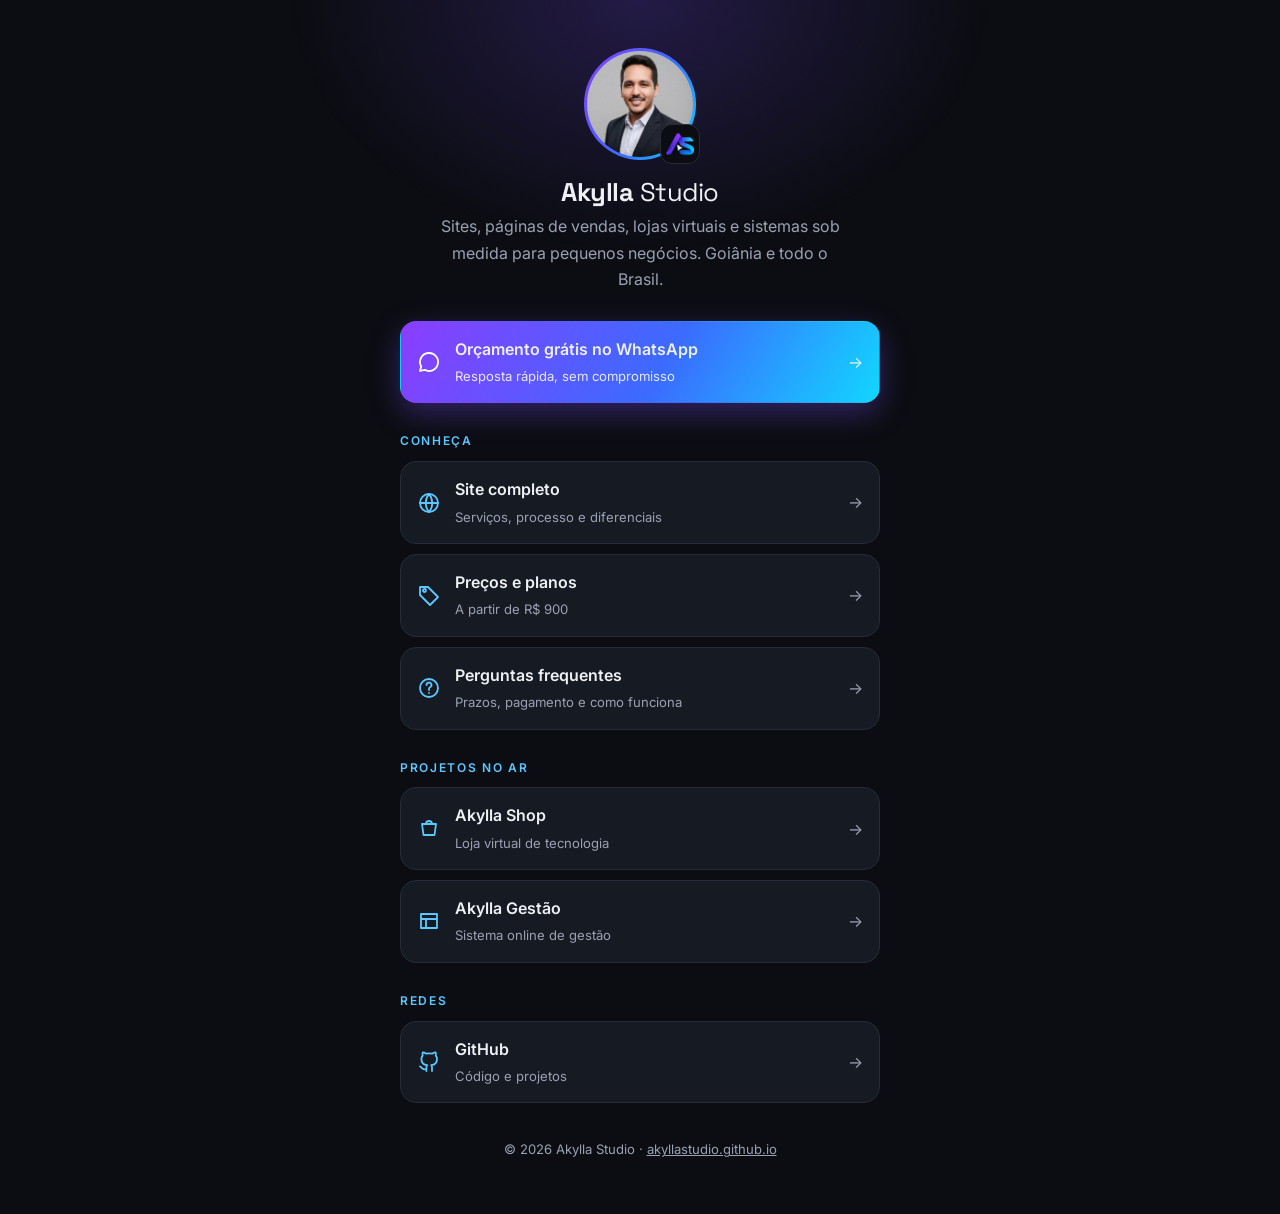
==== links.html @ 774a3b6c "Adiciona página de links, 404, sitemap e README de apresentação - links.html: página de links para a" ====
<!doctype html>
<html lang="pt-BR">
<head>
  <meta charset="utf-8">
  <meta name="viewport" content="width=device-width, initial-scale=1">
  <title>Akylla Studio | Links</title>
  <meta name="description" content="Todos os links da Akylla Studio: orçamento pelo WhatsApp, site, projetos e redes sociais.">
  <link rel="canonical" href="https://akyllastudio.github.io/links.html">
  <meta name="theme-color" content="#0b0d12">
  <meta property="og:type" content="website">
  <meta property="og:url" content="https://akyllastudio.github.io/links.html">
  <meta property="og:title" content="Akylla Studio | Links">
  <meta property="og:description" content="Orçamento pelo WhatsApp, site, projetos e redes sociais.">
  <meta property="og:image" content="https://akyllastudio.github.io/assets/avatar-organizacao.png">
  <link rel="icon" href="assets/favicon-32.png" sizes="32x32" type="image/png">
  <link rel="icon" href="assets/favicon.png" sizes="192x192" type="image/png">
  <link rel="apple-touch-icon" href="assets/favicon.png">
  <link rel="preconnect" href="https://fonts.googleapis.com">
  <link rel="preconnect" href="https://fonts.gstatic.com" crossorigin>
  <link href="https://fonts.googleapis.com/css2?family=Inter:wght@400;500;600&family=Space+Grotesk:wght@500;600;700&display=swap" rel="stylesheet">
  <link rel="stylesheet" href="css/style.css">
  <style>
    body { min-height: 100vh; }
    body::before {
      content: ""; position: fixed; inset: 0; z-index: -1;
      background: radial-gradient(500px 360px at 50% 0%, rgba(var(--brilho), .22), transparent 70%);
    }
    .bio { max-width: 520px; margin: 0 auto; padding: 48px 20px 40px; text-align: center; }
    .bio__foto { position: relative; width: 112px; height: 112px; margin: 0 auto 18px; }
    .bio__foto img:first-child { width: 100%; height: 100%; border-radius: 50%; object-fit: cover; border: 3px solid transparent; background: var(--gradiente) border-box; }
    .bio__marca { position: absolute; right: -4px; bottom: -4px; width: 40px; height: 40px; padding: 5px; border-radius: 12px; background: var(--fundo); border: 1px solid var(--borda); }
    .bio h1 { font-size: 1.6rem; margin-bottom: 6px; }
    .bio h1 span { font-weight: 400; }
    .bio__texto { color: var(--texto-suave); margin: 0 auto 28px; max-width: 26em; }
    .bio__grupo { text-align: left; font-size: .75rem; letter-spacing: .14em; text-transform: uppercase; color: var(--destaque); font-weight: 600; margin: 28px 0 10px; }
    .elo {
      display: flex; align-items: center; gap: 14px; text-decoration: none; text-align: left;
      padding: 14px 16px; margin-bottom: 10px; border-radius: 16px;
      background: var(--superficie); border: 1px solid var(--borda);
      transition: transform .15s, border-color .15s;
    }
    .elo:hover { transform: translateY(-2px); border-color: var(--destaque); }
    .elo svg { width: 24px; height: 24px; flex: none; fill: none; stroke: var(--destaque); stroke-width: 1.8; stroke-linecap: round; stroke-linejoin: round; }
    .elo b { display: block; font-size: 1rem; font-weight: 600; }
    .elo small { color: var(--texto-suave); font-size: .82rem; }
    .elo::after { content: "→"; margin-left: auto; color: var(--texto-suave); }
    .elo--principal { background: var(--gradiente); border-color: transparent; box-shadow: 0 10px 30px rgba(var(--brilho), .35); }
    .elo--principal svg { stroke: #fff; }
    .elo--principal small, .elo--principal::after { color: rgba(255,255,255,.85); }
    .bio__rodape { margin-top: 36px; color: var(--texto-suave); font-size: .82rem; }
    .bio__rodape a { color: var(--texto-suave); }
  </style>
</head>
<body>
  <main class="bio">
    <div class="bio__foto">
      <img src="assets/img/foto.jpg" alt="Foto do desenvolvedor da Akylla Studio" width="112" height="112">
      <img class="bio__marca" src="assets/logo-marca.png" alt="" width="40" height="40">
    </div>
    <h1>Akylla <span>Studio</span></h1>
    <p class="bio__texto">Sites, páginas de vendas, lojas virtuais e sistemas sob medida para pequenos negócios. Goiânia e todo o Brasil.</p>

    <a href="#" class="elo elo--principal" data-whatsapp="Olá! Vim pelo Instagram e quero um orçamento.">
      <svg viewBox="0 0 24 24"><path d="M12 3a9 9 0 0 0-7.8 13.5L3 21l4.6-1.2A9 9 0 1 0 12 3z"/></svg>
      <span><b>Orçamento grátis no WhatsApp</b><small>Resposta rápida, sem compromisso</small></span>
    </a>

    <p class="bio__grupo">Conheça</p>
    <a href="./" class="elo">
      <svg viewBox="0 0 24 24"><circle cx="12" cy="12" r="9"/><path d="M3 12h18M12 3a14 14 0 0 1 0 18M12 3a14 14 0 0 0 0 18"/></svg>
      <span><b>Site completo</b><small>Serviços, processo e diferenciais</small></span>
    </a>
    <a href="./#precos" class="elo">
      <svg viewBox="0 0 24 24"><path d="M3 12V4h8l10 10-8 8z"/><circle cx="7.5" cy="7.5" r="1.5"/></svg>
      <span><b>Preços e planos</b><small>A partir de R$ 900</small></span>
    </a>
    <a href="./#duvidas" class="elo">
      <svg viewBox="0 0 24 24"><circle cx="12" cy="12" r="9"/><path d="M9.5 9a2.5 2.5 0 1 1 3.5 2.3c-.6.3-1 .9-1 1.6V14M12 17v.01"/></svg>
      <span><b>Perguntas frequentes</b><small>Prazos, pagamento e como funciona</small></span>
    </a>

    <p class="bio__grupo">Projetos no ar</p>
    <a href="https://akyllashop.com" class="elo" target="_blank" rel="noopener">
      <svg viewBox="0 0 24 24"><path d="M5 7h14l-1.5 11h-11zM9 7a3 3 0 0 1 6 0"/></svg>
      <span><b>Akylla Shop</b><small>Loja virtual de tecnologia</small></span>
    </a>
    <a href="https://akyllagestao.com.br" class="elo" target="_blank" rel="noopener">
      <svg viewBox="0 0 24 24"><path d="M4 5h16v14H4zM4 10h16M9 10v9"/></svg>
      <span><b>Akylla Gestão</b><small>Sistema online de gestão</small></span>
    </a>

    <p class="bio__grupo">Redes</p>
    <a href="#" class="elo" data-rede="instagram" target="_blank" rel="noopener">
      <svg viewBox="0 0 24 24"><rect x="3" y="3" width="18" height="18" rx="5"/><circle cx="12" cy="12" r="4"/><path d="M17.5 6.5h.01"/></svg>
      <span><b>Instagram</b><small>Bastidores e novidades</small></span>
    </a>
    <a href="#" class="elo" data-rede="linkedin" target="_blank" rel="noopener">
      <svg viewBox="0 0 24 24"><rect x="3" y="3" width="18" height="18" rx="3"/><path d="M8 10v7M8 7v.01M12 17v-4a2 2 0 0 1 4 0v4M12 10v7"/></svg>
      <span><b>LinkedIn</b><small>Perfil profissional</small></span>
    </a>
    <a href="#" class="elo" data-rede="facebook" target="_blank" rel="noopener">
      <svg viewBox="0 0 24 24"><path d="M15 3h-2.5A3.5 3.5 0 0 0 9 6.5V9H7v3.5h2V21h3.5v-8.5H15l.5-3.5h-3V7a1 1 0 0 1 1-1H15z"/></svg>
      <span><b>Facebook</b><small>Página da empresa</small></span>
    </a>
    <a href="#" class="elo" data-rede="tiktok" target="_blank" rel="noopener">
      <svg viewBox="0 0 24 24"><path d="M14 3v11.5a3.5 3.5 0 1 1-3.5-3.5M14 3c.5 2.5 2.5 4.5 5 4.5"/></svg>
      <span><b>TikTok</b><small>Dicas rápidas</small></span>
    </a>
    <a href="#" class="elo" data-rede="youtube" target="_blank" rel="noopener">
      <svg viewBox="0 0 24 24"><rect x="2.5" y="5" width="19" height="14" rx="4"/><path d="M10 9l5 3-5 3z"/></svg>
      <span><b>YouTube</b><small>Vídeos e tutoriais</small></span>
    </a>
    <a href="#" class="elo" data-rede="github" target="_blank" rel="noopener">
      <svg viewBox="0 0 24 24"><path d="M9 19c-4 1.5-4-2-6-2.5M15 21v-3.5a3 3 0 0 0-.8-2.3c2.8-.3 5.8-1.4 5.8-6.2a4.8 4.8 0 0 0-1.3-3.3 4.5 4.5 0 0 0-.1-3.3s-1-.3-3.4 1.3a11.6 11.6 0 0 0-6 0C6.8 2.1 5.8 2.4 5.8 2.4a4.5 4.5 0 0 0-.1 3.3A4.8 4.8 0 0 0 4.4 9c0 4.8 3 5.9 5.8 6.2a3 3 0 0 0-.8 2.3V21"/></svg>
      <span><b>GitHub</b><small>Código e projetos</small></span>
    </a>
    <a href="#" class="elo" data-rede="email">
      <svg viewBox="0 0 24 24"><rect x="3" y="5" width="18" height="14" rx="2"/><path d="M3 7l9 6 9-6"/></svg>
      <span><b>E-mail</b><small>Propostas e contratos</small></span>
    </a>

    <p class="bio__rodape">© <span id="ano">2026</span> Akylla Studio · <a href="./">akyllastudio.github.io</a></p>
  </main>

  <script src="js/config.js"></script>
  <script>document.getElementById("ano").textContent = new Date().getFullYear();</script>
</body>
</html>
---- css/style.css ----
/* ============================================================
   CORES E FONTES: troque aqui para mudar a identidade do site
   ============================================================ */
:root {
  --fundo: #0b0d12;
  --fundo-alt: #11141b;
  --superficie: #161a23;
  --borda: #262b37;
  --texto: #eef0f4;
  --texto-suave: #9aa1b2;
  /* paleta do logo: roxo → azul → ciano */
  --roxo: #8b3dff;
  --azul: #3b6bff;
  --ciano: #12d6ff;
  --gradiente: linear-gradient(120deg, var(--roxo), var(--azul) 55%, var(--ciano));
  --destaque: #5cc8ff;        /* textos e ícones de destaque */
  --brilho: 124, 77, 255;     /* roxo em RGB, para brilhos e fundos translúcidos */
  --sobre-destaque: #ffffff;  /* texto em cima do gradiente */

  --fonte-titulo: "Space Grotesk", system-ui, sans-serif;
  --fonte-texto: "Inter", system-ui, sans-serif;

  --raio: 16px;
  --largura: 1160px;
}

*, *::before, *::after { box-sizing: border-box; }
html { scroll-behavior: smooth; scroll-padding-top: 80px; }
body {
  margin: 0;
  background: var(--fundo);
  color: var(--texto);
  font-family: var(--fonte-texto);
  font-size: 16px;
  line-height: 1.65;
  -webkit-font-smoothing: antialiased;
  overflow-x: hidden;
}
body.sem-rolagem { overflow: hidden; }
img { max-width: 100%; height: auto; display: block; }
a { color: inherit; }
h1, h2, h3 { font-family: var(--fonte-titulo); line-height: 1.15; margin: 0 0 .5em; letter-spacing: -0.02em; }
h2 { font-size: clamp(1.9rem, 4vw, 2.75rem); }
h3 { font-size: 1.2rem; }
p { margin: 0 0 1em; }

.container { width: 100%; max-width: var(--largura); margin: 0 auto; padding: 0 20px; }
.container--estreito { max-width: 780px; }

/* ---------- Botões ---------- */
.btn {
  display: inline-flex; align-items: center; justify-content: center; gap: .5em;
  padding: .9em 1.5em;
  border-radius: 999px;
  background: var(--gradiente);
  color: var(--sobre-destaque);
  font-weight: 600;
  text-decoration: none;
  border: 1px solid transparent;
  box-shadow: 0 8px 24px rgba(var(--brilho), .3);
  transition: transform .15s, box-shadow .15s, filter .15s;
}
.btn:hover { filter: brightness(1.1); box-shadow: 0 12px 32px rgba(var(--brilho), .45); transform: translateY(-2px); }
.btn--fantasma { background: transparent; color: var(--texto); border-color: var(--borda); box-shadow: none; }
.btn--fantasma:hover { background: var(--superficie); border-color: var(--texto-suave); box-shadow: none; filter: none; }
.btn--pequeno { padding: .55em 1.1em; font-size: .9rem; }

.link-seta { color: var(--destaque); font-weight: 600; text-decoration: none; }
.link-seta::after { content: " →"; transition: margin .15s; }
.link-seta:hover::after { margin-left: 4px; }

/* ---------- Cabeçalho ---------- */
.topo {
  position: sticky; top: 0; z-index: 50;
  border-bottom: 1px solid transparent;
  transition: border-color .2s;
}
/* desfoque num pseudo-elemento para não prender o menu fixo (mobile) dentro do cabeçalho */
.topo::before {
  content: ""; position: absolute; inset: 0; z-index: -1;
  background: rgba(11, 13, 18, .75);
  backdrop-filter: blur(12px);
}
.topo.rolado { border-bottom-color: var(--borda); }
.topo__linha { display: flex; align-items: center; justify-content: space-between; height: 72px; }
.marca { display: flex; align-items: center; gap: 10px; text-decoration: none; font-family: var(--fonte-titulo); font-size: 1.15rem; font-weight: 600; }
.marca img { width: 40px; height: auto; }
.marca span { font-weight: 400; }
.marca b { font-weight: 700; }
.menu { display: flex; align-items: center; gap: 28px; }
.menu a:not(.btn) { text-decoration: none; color: var(--texto-suave); font-size: .95rem; transition: color .15s; }
.menu a:not(.btn):hover { color: var(--texto); }
.menu-btn { display: none; }

/* ---------- Hero ---------- */
.hero { padding: 72px 0 96px; position: relative; }
.hero::before {
  content: ""; position: absolute; inset: 0; z-index: -1;
  background:
    radial-gradient(600px 400px at 85% 20%, rgba(var(--brilho), .10), transparent 70%),
    linear-gradient(var(--borda) 1px, transparent 1px) 0 0 / 56px 56px,
    linear-gradient(90deg, var(--borda) 1px, transparent 1px) 0 0 / 56px 56px;
  mask-image: radial-gradient(ellipse at 50% 30%, #000 30%, transparent 75%);
  opacity: .55;
}
.hero__grade { display: grid; grid-template-columns: 1.05fr 1fr; gap: 56px; align-items: center; }
.selo {
  display: inline-flex; align-items: center; gap: 8px;
  padding: 6px 14px; border: 1px solid var(--borda); border-radius: 999px;
  font-size: .85rem; color: var(--texto-suave); background: var(--fundo-alt);
}
.ponto { width: 8px; height: 8px; border-radius: 50%; background: var(--ciano); box-shadow: 0 0 0 4px rgba(var(--brilho), .18); animation: pulsar 2s infinite; }
@keyframes pulsar { 50% { box-shadow: 0 0 0 7px rgba(var(--brilho), 0); } }
.hero h1 { font-size: clamp(2.4rem, 5.6vw, 4rem); margin: 20px 0; }
.hero h1 em { font-style: normal; background: var(--gradiente); -webkit-background-clip: text; background-clip: text; color: transparent; }
.hero__texto { font-size: 1.15rem; color: var(--texto-suave); max-width: 34em; }
.hero__acoes { display: flex; flex-wrap: wrap; gap: 12px; margin: 32px 0 24px; }

.hero__vitrine { position: relative; aspect-ratio: 1 / .85; }
.janela {
  position: absolute; width: 82%;
  background: var(--superficie); border: 1px solid var(--borda); border-radius: 12px; overflow: hidden;
  box-shadow: 0 30px 60px rgba(0,0,0,.5);
}
.janela img { aspect-ratio: 16 / 10; object-fit: cover; object-position: top; width: 100%; }
.janela--tras { top: 0; right: 0; opacity: .75; }
.janela--frente { bottom: 0; left: 0; }
.janela__barra { display: flex; align-items: center; gap: 6px; padding: 9px 12px; border-bottom: 1px solid var(--borda); }
.janela__barra i { width: 9px; height: 9px; border-radius: 50%; background: var(--borda); }
.janela__barra span { margin-left: 10px; font-size: .72rem; color: var(--texto-suave); }

/* ---------- Seções ---------- */
.secao { padding: 100px 0; }
.secao--alt { background: var(--fundo-alt); }
.rotulo { color: var(--destaque); font-size: .8rem; font-weight: 600; letter-spacing: .14em; text-transform: uppercase; margin-bottom: 12px; }
.secao__intro { color: var(--texto-suave); font-size: 1.1rem; margin-bottom: 48px; }

/* Serviços */
.cartoes { display: grid; grid-template-columns: repeat(4, 1fr); gap: 20px; }
.cartao { background: var(--superficie); border: 1px solid var(--borda); border-radius: var(--raio); padding: 28px; transition: border-color .2s, transform .2s; }
.cartao:hover { border-color: var(--destaque); transform: translateY(-4px); }
.cartao p { color: var(--texto-suave); font-size: .95rem; margin: 0; }
.cartao__icone { width: 48px; height: 48px; border-radius: 12px; background: rgba(var(--brilho), .1); display: grid; place-items: center; margin-bottom: 20px; }
.cartao__icone svg { width: 24px; height: 24px; fill: none; stroke: var(--destaque); stroke-width: 1.8; stroke-linecap: round; stroke-linejoin: round; }

/* Projetos */
.projeto { display: grid; grid-template-columns: 1.2fr 1fr; gap: 56px; align-items: center; margin-bottom: 88px; }
.projeto:last-child { margin-bottom: 0; }
.projeto--inverso .projeto__imagem { order: 2; }
.projeto__imagem { border-radius: var(--raio); overflow: hidden; border: 1px solid var(--borda); box-shadow: 0 30px 60px rgba(0,0,0,.4); }
.projeto__imagem img { transition: transform .5s; }
.projeto__imagem:hover img { transform: scale(1.03); }
.projeto__tipo { color: var(--texto-suave); font-size: .85rem; margin-bottom: 6px; }
.projeto h3 { font-size: 2rem; }
.projeto__info > p:not(.projeto__tipo) { color: var(--texto-suave); }
.tags { list-style: none; padding: 0; margin: 20px 0 24px; display: flex; flex-wrap: wrap; gap: 8px; }
.tags li { font-size: .8rem; padding: 4px 12px; border: 1px solid var(--borda); border-radius: 999px; color: var(--texto-suave); }

/* Processo */
.passos { list-style: none; padding: 0; margin: 0; display: grid; grid-template-columns: repeat(4, 1fr); gap: 20px; counter-reset: passo; }
.passos li { padding: 28px 0 0; border-top: 2px solid var(--borda); position: relative; }
.passos li::before { content: ""; position: absolute; top: -2px; left: 0; width: 48px; height: 2px; background: var(--gradiente); }
.passos span { font-family: var(--fonte-titulo); color: var(--destaque); font-size: .9rem; }
.passos h3 { margin-top: 8px; }
.passos p { color: var(--texto-suave); font-size: .95rem; margin: 0; }

/* Preços */
.planos { display: grid; grid-template-columns: repeat(3, 1fr); gap: 20px; align-items: stretch; }
.plano { position: relative; display: flex; flex-direction: column; background: var(--superficie); border: 1px solid var(--borda); border-radius: var(--raio); padding: 32px; }
.plano--destaque { border-color: var(--destaque); box-shadow: 0 0 0 1px var(--destaque), 0 24px 60px rgba(var(--brilho), .08); }
.plano__selo { position: absolute; top: -13px; left: 32px; background: var(--gradiente); color: var(--sobre-destaque); font-size: .75rem; font-weight: 600; padding: 3px 12px; border-radius: 999px; margin: 0; }
.plano__preco { font-family: var(--fonte-titulo); font-size: 2.2rem; font-weight: 700; margin: 8px 0 20px; }
.plano__preco small, .extras__preco small { display: block; font-family: var(--fonte-texto); font-size: .8rem; font-weight: 400; color: var(--texto-suave); }
.plano ul { list-style: none; padding: 0; margin: 0 0 28px; flex: 1; }
.plano li { padding: 8px 0; border-bottom: 1px solid var(--borda); color: var(--texto-suave); font-size: .95rem; }
.plano li::before { content: "✓"; color: var(--destaque); margin-right: 10px; font-weight: 700; }
.extras { display: grid; grid-template-columns: 1fr 1fr; gap: 20px; margin-top: 20px; }
.extras > div { border: 1px dashed var(--borda); border-radius: var(--raio); padding: 28px 32px; }
.extras p { color: var(--texto-suave); font-size: .95rem; }
.extras__preco { font-family: var(--fonte-titulo); font-size: 1.5rem; font-weight: 700; color: var(--texto) !important; margin: 0; }

/* ---------- Faixa de aviso ---------- */
.aviso {
  display: flex; align-items: center; justify-content: center; gap: 10px; flex-wrap: wrap;
  padding: 9px 20px; font-size: .85rem; text-align: center;
  background: var(--fundo-alt); border-bottom: 1px solid var(--borda); color: var(--texto-suave);
}
.aviso a { color: var(--destaque); font-weight: 600; }

/* ---------- Hero (complementos) ---------- */
.btn svg { width: 20px; height: 20px; fill: none; stroke: currentColor; stroke-width: 2; }
.btn--grande { padding: 1.05em 1.8em; font-size: 1.02rem; }
.hero__texto strong { color: var(--texto); font-weight: 600; }
.confianca { list-style: none; padding: 24px 0 0; margin: 0; display: flex; flex-wrap: wrap; gap: 16px 32px; border-top: 1px solid var(--borda); }
.confianca li { display: flex; flex-direction: column; line-height: 1.35; padding-left: 26px; position: relative; }
.confianca li::before { content: "✓"; position: absolute; left: 0; top: 0; color: var(--destaque); font-weight: 700; }
.confianca b { font-size: .95rem; }
.confianca span { font-size: .82rem; color: var(--texto-suave); }

.chip {
  position: absolute; z-index: 2; display: flex; align-items: center; gap: 12px;
  padding: 12px 16px 12px 12px; border-radius: 14px;
  background: rgba(22, 26, 35, .92); border: 1px solid var(--borda); backdrop-filter: blur(8px);
  box-shadow: 0 16px 40px rgba(0,0,0,.45); line-height: 1.3; animation: flutuar 5s ease-in-out infinite;
}
.chip b { display: block; font-size: .88rem; }
.chip small { color: var(--texto-suave); font-size: .76rem; }
.chip__icone { width: 36px; height: 36px; border-radius: 10px; display: grid; place-items: center; background: rgba(var(--brilho), .14); }
.chip__icone--verde { background: rgba(37,211,102,.16); }
.chip__icone svg { width: 20px; height: 20px; fill: none; stroke: var(--destaque); stroke-width: 2; stroke-linecap: round; stroke-linejoin: round; }
.chip__icone--verde svg { stroke: #25d366; }
.chip--1 { top: 8%; left: -4%; }
.chip--2 { bottom: 10%; right: -3%; animation-delay: -2.5s; }
@keyframes flutuar { 50% { transform: translateY(-8px); } }

/* ---------- Faixa de segmentos ---------- */
.faixa { border-block: 1px solid var(--borda); background: var(--fundo-alt); overflow: hidden; padding: 18px 0; }
.faixa__trilho { display: flex; width: max-content; animation: deslizar 40s linear infinite; }
.faixa__itens { display: flex; }
.faixa__itens span { font-family: var(--fonte-titulo); font-size: 1.1rem; font-weight: 500; color: var(--texto-suave); white-space: nowrap; padding: 0 28px; position: relative; }
.faixa__itens span::after { content: "✦"; position: absolute; right: -6px; color: var(--destaque); font-size: .8rem; top: 50%; transform: translateY(-50%); }
@keyframes deslizar { to { transform: translateX(-50%); } }

/* ---------- Cabeçalho de seção centralizado ---------- */
.cabecalho { text-align: center; max-width: 720px; margin: 0 auto 56px; }
.cabecalho .secao__intro { margin-bottom: 0; }

/* ---------- Dores ---------- */
.dores { display: grid; grid-template-columns: repeat(4, 1fr); gap: 20px; }
.dor { padding: 28px; border-radius: var(--raio); background: var(--superficie); border: 1px solid var(--borda); }
.dor__x { display: inline-grid; place-items: center; width: 34px; height: 34px; border-radius: 50%; margin-bottom: 18px; background: rgba(255, 99, 99, .12); color: #ff7a7a; font-size: .85rem; font-weight: 700; }
.dor p { color: var(--texto-suave); font-size: .95rem; margin: 0; }
.dores__virada { text-align: center; font-size: 1.2rem; margin: 48px auto 0; max-width: 640px; color: var(--texto-suave); }
.dores__virada strong { color: var(--destaque); }

.cartao { display: flex; flex-direction: column; }
.cartao p:not(.cartao__ideal) { flex: 1; }
.cartao__ideal { margin-top: 18px !important; padding-top: 14px; border-top: 1px solid var(--borda); font-size: .85rem !important; }
.cartao__ideal b { color: var(--texto); font-weight: 600; }

/* ---------- Casos ---------- */
.caso { margin: 16px 0 0; }
.caso dt { font-size: .75rem; font-weight: 600; letter-spacing: .12em; text-transform: uppercase; color: var(--destaque); }
.caso dd { margin: 4px 0 16px; color: var(--texto-suave); }
.cta-meio {
  display: flex; align-items: center; justify-content: space-between; gap: 24px; flex-wrap: wrap;
  margin-top: 88px; padding: 28px 32px; border-radius: var(--raio);
  background: linear-gradient(90deg, rgba(var(--brilho), .1), transparent 70%), var(--superficie); border: 1px solid var(--borda);
}
.cta-meio p { margin: 0; color: var(--texto-suave); font-size: 1.05rem; }
.cta-meio strong { color: var(--texto); }

/* ---------- Diferenciais ---------- */
.diferenciais { display: grid; grid-template-columns: repeat(3, 1fr); gap: 1px; background: var(--borda); border: 1px solid var(--borda); border-radius: var(--raio); overflow: hidden; }
.diferencial { background: var(--fundo-alt); padding: 36px 32px; transition: background .2s; }
.diferencial:hover { background: var(--superficie); }
.diferencial svg { width: 30px; height: 30px; fill: none; stroke: var(--destaque); stroke-width: 1.7; stroke-linecap: round; stroke-linejoin: round; margin-bottom: 18px; }
.diferencial p { color: var(--texto-suave); font-size: .95rem; margin: 0; }

/* ---------- Planos (complementos) ---------- */
.plano__para { color: var(--texto-suave); font-size: .9rem; min-height: 2.9em; margin: 0; }
.plano__preco { margin-bottom: 0 !important; }
.plano__parcela { color: var(--texto-suave); font-size: .85rem; margin: 2px 0 20px; }

/* ---------- Garantia ---------- */
.garantia {
  display: flex; gap: 24px; align-items: center; margin-top: 56px; padding: 32px;
  border-radius: var(--raio); border: 1px solid var(--destaque); background: rgba(var(--brilho), .05);
}
.garantia__selo { flex: none; width: 72px; height: 72px; border-radius: 50%; display: grid; place-items: center; background: var(--gradiente); }
.garantia__selo svg { width: 36px; height: 36px; fill: none; stroke: var(--sobre-destaque); stroke-width: 2; stroke-linecap: round; stroke-linejoin: round; }
.garantia h3 { font-size: 1.3rem; }
.garantia p { color: var(--texto-suave); margin: 0; }

/* WhatsApp flutuante com balão */
.whats-flutuante__balao {
  position: absolute; right: 68px; white-space: nowrap; padding: 8px 14px; border-radius: 999px;
  background: #fff; color: #0b0d12; font-size: .82rem; font-weight: 600; box-shadow: 0 8px 24px rgba(0,0,0,.3);
}

/* Rodapé em colunas */
.rodape__grade { display: grid; grid-template-columns: 1.4fr 1fr; gap: 24px 48px; align-items: start; }
.rodape__grade > div p { margin-top: 12px; max-width: 34em; }
.rodape nav { display: flex; flex-wrap: wrap; gap: 12px 28px; justify-content: flex-end; }
.rodape nav a { text-decoration: none; color: var(--texto-suave); font-size: .92rem; }
.rodape nav a:hover { color: var(--texto); }
.rodape__copy { grid-column: 1 / -1; padding-top: 24px; border-top: 1px solid var(--borda); font-size: .85rem !important; }

/* Foto */
.sobre__selo {
  position: absolute; left: 50%; bottom: -18px; transform: translateX(-50%); margin: 0;
  display: flex; align-items: center; gap: 8px; white-space: nowrap;
  padding: 8px 16px; border-radius: 999px; font-size: .85rem; font-weight: 500;
  background: var(--superficie); border: 1px solid var(--borda); box-shadow: 0 10px 30px rgba(0,0,0,.4); color: var(--texto) !important;
}
.chamada__avatar { width: 88px; height: 88px; border-radius: 50%; object-fit: cover; margin: 0 auto 20px; border: 3px solid var(--destaque); }

/* Tabela de valores */
.subtitulo { font-size: 1.4rem; margin: 64px 0 20px; }
.tabela-rolagem { overflow-x: auto; border: 1px solid var(--borda); border-radius: var(--raio); background: var(--superficie); }
.tabela { width: 100%; border-collapse: collapse; min-width: 680px; }
.tabela th, .tabela td { text-align: left; padding: 18px 20px; border-bottom: 1px solid var(--borda); vertical-align: top; }
.tabela th { font-size: .78rem; text-transform: uppercase; letter-spacing: .1em; color: var(--texto-suave); font-weight: 600; }
.tabela tbody tr:last-child td { border-bottom: 0; }
.tabela td { color: var(--texto-suave); font-size: .95rem; }
.tabela td strong { color: var(--texto); }
.tabela td:nth-child(3) { white-space: nowrap; }
.tabela__valor { color: var(--destaque) !important; font-family: var(--fonte-titulo); font-weight: 600; white-space: nowrap; }

.duas-colunas { display: grid; grid-template-columns: 1fr 1fr; gap: 0 48px; }
.lista-precos, .lista-checks { list-style: none; padding: 0; margin: 0; }
.lista-precos li { display: flex; justify-content: space-between; gap: 16px; padding: 12px 0; border-bottom: 1px dashed var(--borda); color: var(--texto-suave); }
.lista-precos b { color: var(--texto); font-family: var(--fonte-titulo); white-space: nowrap; }
.lista-checks li { padding: 12px 0; border-bottom: 1px solid var(--borda); color: var(--texto-suave); }
.lista-checks li::before { content: "✓"; color: var(--destaque); margin-right: 10px; font-weight: 700; }

/* Contatos */
.contatos { display: flex; flex-wrap: wrap; justify-content: center; gap: 12px; margin-top: 48px; padding: 0 20px; }
.contato {
  display: flex; align-items: center; gap: 12px; text-align: left;
  padding: 14px 20px; min-width: 200px; text-decoration: none;
  background: var(--fundo); border: 1px solid var(--borda); border-radius: 14px;
  transition: border-color .15s, transform .15s;
}
.contato:hover { border-color: var(--destaque); transform: translateY(-2px); }
.contato svg { width: 26px; height: 26px; flex: none; fill: none; stroke: var(--destaque); stroke-width: 1.8; stroke-linecap: round; stroke-linejoin: round; }
.contato b { display: block; font-size: .95rem; }
.contato small { color: var(--texto-suave); font-size: .8rem; }

/* Sobre */
.sobre { display: grid; grid-template-columns: 320px 1fr; gap: 64px; align-items: center; }
.sobre__foto { position: relative; aspect-ratio: 1; }
.sobre__foto > img { width: 100%; height: 100%; object-fit: cover; border-radius: 24px; border: 1px solid var(--borda); box-shadow: 0 30px 60px rgba(0,0,0,.4); }
.sobre p { color: var(--texto-suave); font-size: 1.05rem; }
.redes { display: flex; flex-wrap: wrap; gap: 10px; margin-top: 28px; }
.redes a { text-decoration: none; padding: 8px 18px; border: 1px solid var(--borda); border-radius: 999px; font-size: .9rem; transition: border-color .15s, color .15s; }
.redes a:hover { border-color: var(--destaque); color: var(--destaque); }

/* Dúvidas */
details { border-bottom: 1px solid var(--borda); }
details:first-of-type { margin-top: 40px; border-top: 1px solid var(--borda); }
summary { cursor: pointer; list-style: none; padding: 22px 40px 22px 0; font-weight: 600; font-size: 1.05rem; position: relative; }
summary::-webkit-details-marker { display: none; }
summary::after { content: "+"; position: absolute; right: 4px; top: 50%; transform: translateY(-50%); font-size: 1.5rem; color: var(--destaque); transition: transform .2s; }
details[open] summary::after { transform: translateY(-50%) rotate(45deg); }
details p { color: var(--texto-suave); padding-right: 40px; }

/* Chamada final */
.chamada { padding: 100px 0; }
.chamada__caixa {
  text-align: center; padding-block: 72px; border-radius: 28px;
  background: radial-gradient(circle at 50% 0%, rgba(var(--brilho), .16), transparent 60%), var(--superficie);
  border: 1px solid var(--borda);
}
.chamada__caixa p { color: var(--texto-suave); font-size: 1.1rem; margin-bottom: 28px; }

/* Rodapé */
.rodape { border-top: 1px solid var(--borda); padding: 32px 0; }
.rodape__linha { display: flex; justify-content: space-between; align-items: center; gap: 16px; flex-wrap: wrap; }
.rodape p { margin: 0; color: var(--texto-suave); font-size: .9rem; }

/* WhatsApp flutuante */
.whats-flutuante {
  position: fixed; right: 20px; bottom: 20px; z-index: 40;
  width: 56px; height: 56px; border-radius: 50%; background: #25d366;
  display: grid; place-items: center; box-shadow: 0 10px 30px rgba(0,0,0,.4);
  transition: transform .15s;
}
.whats-flutuante:hover { transform: scale(1.08); }
.whats-flutuante svg { width: 30px; height: 30px; fill: #fff; }

/* Animação de entrada */
.revelar { opacity: 0; transform: translateY(24px); transition: opacity .6s ease, transform .6s ease; }
.revelar.visivel { opacity: 1; transform: none; }
@media (prefers-reduced-motion: reduce) {
  html { scroll-behavior: auto; }
  .revelar { opacity: 1; transform: none; }
  .ponto, .chip, .faixa__trilho { animation: none; }
}

/* ============================================================
   RESPONSIVO
   ============================================================ */
@media (max-width: 1000px) {
  .cartoes { grid-template-columns: repeat(2, 1fr); }
  .passos { grid-template-columns: repeat(2, 1fr); gap: 40px 20px; }
  .dores { grid-template-columns: repeat(2, 1fr); }
  .diferenciais { grid-template-columns: repeat(2, 1fr); }
  .planos { grid-template-columns: 1fr; max-width: 480px; margin-inline: auto; }
  .extras { max-width: 480px; margin-inline: auto; grid-template-columns: 1fr; }
}

@media (max-width: 860px) {
  .menu-btn {
    display: flex; flex-direction: column; justify-content: center; gap: 6px;
    width: 44px; height: 44px; padding: 0 11px; background: none; border: 1px solid var(--borda); border-radius: 10px; cursor: pointer;
    position: relative; z-index: 60;
  }
  .menu-btn span { display: block; height: 2px; background: var(--texto); border-radius: 2px; transition: transform .2s; }
  .menu-btn[aria-expanded="true"] span:first-child { transform: translateY(4px) rotate(45deg); }
  .menu-btn[aria-expanded="true"] span:last-child { transform: translateY(-4px) rotate(-45deg); }
  .menu {
    position: fixed; inset: 72px 0 0 0; background: var(--fundo);
    flex-direction: column; align-items: stretch; gap: 0; padding: 16px 20px;
    transform: translateX(100%); transition: transform .25s; visibility: hidden;
  }
  .menu.aberto { transform: none; visibility: visible; }
  .menu a:not(.btn) { padding: 16px 0; border-bottom: 1px solid var(--borda); font-size: 1.1rem; color: var(--texto); }
  .menu .btn { margin-top: 24px; padding: 1em; font-size: 1rem; }

  .hero { padding: 40px 0 72px; }
  .hero__grade, .projeto, .sobre { grid-template-columns: 1fr; gap: 40px; }
  .projeto--inverso .projeto__imagem { order: 0; }
  .sobre__foto { max-width: 240px; }
  .secao, .chamada { padding: 72px 0; }
  .projeto { margin-bottom: 64px; }
  .duas-colunas { grid-template-columns: 1fr; }
  .contato { flex: 1 1 100%; }
  .rodape__grade { grid-template-columns: 1fr; }
  .rodape nav { justify-content: flex-start; }
  .chip--1 { left: 0; }
  .chip--2 { right: 0; }
  .cta-meio { margin-top: 64px; }
  .cabecalho { margin-bottom: 40px; }
}

@media (max-width: 680px) {
  /* tabela vira cartões empilhados */
  .tabela-rolagem { overflow: visible; border: 0; background: none; }
  .tabela { min-width: 0; }
  .tabela thead { display: none; }
  .tabela tr { display: block; margin-bottom: 12px; padding: 20px; background: var(--superficie); border: 1px solid var(--borda); border-radius: var(--raio); }
  .tabela td { display: block; padding: 0; border: 0; }
  .tabela td:first-child { font-size: 1.1rem; margin-bottom: 6px; }
  .tabela td:nth-child(2) { margin-bottom: 14px; }
  .tabela td:nth-child(3), .tabela__valor { display: inline-block; font-size: .9rem; }
  .tabela td:nth-child(3)::before { content: "Prazo: "; }
  .tabela td:nth-child(3)::after { content: "·"; margin: 0 8px; color: var(--borda); }
  .tabela__valor { font-size: 1.05rem; }
}

@media (max-width: 560px) {
  .cartoes, .passos, .dores, .diferenciais { grid-template-columns: 1fr; }
  .garantia { flex-direction: column; align-items: flex-start; padding: 28px 24px; }
  .cta-meio { padding: 24px; }
  .cta-meio .btn { width: 100%; }
  .whats-flutuante__balao { display: none; }
  .chip { padding: 8px 12px 8px 8px; }
  .chip__icone { width: 30px; height: 30px; }
  .hero__acoes .btn { width: 100%; }
  .chamada__caixa { padding: 48px 20px; border-radius: 20px; }
  .plano, .extras > div { padding: 28px 24px; }
}
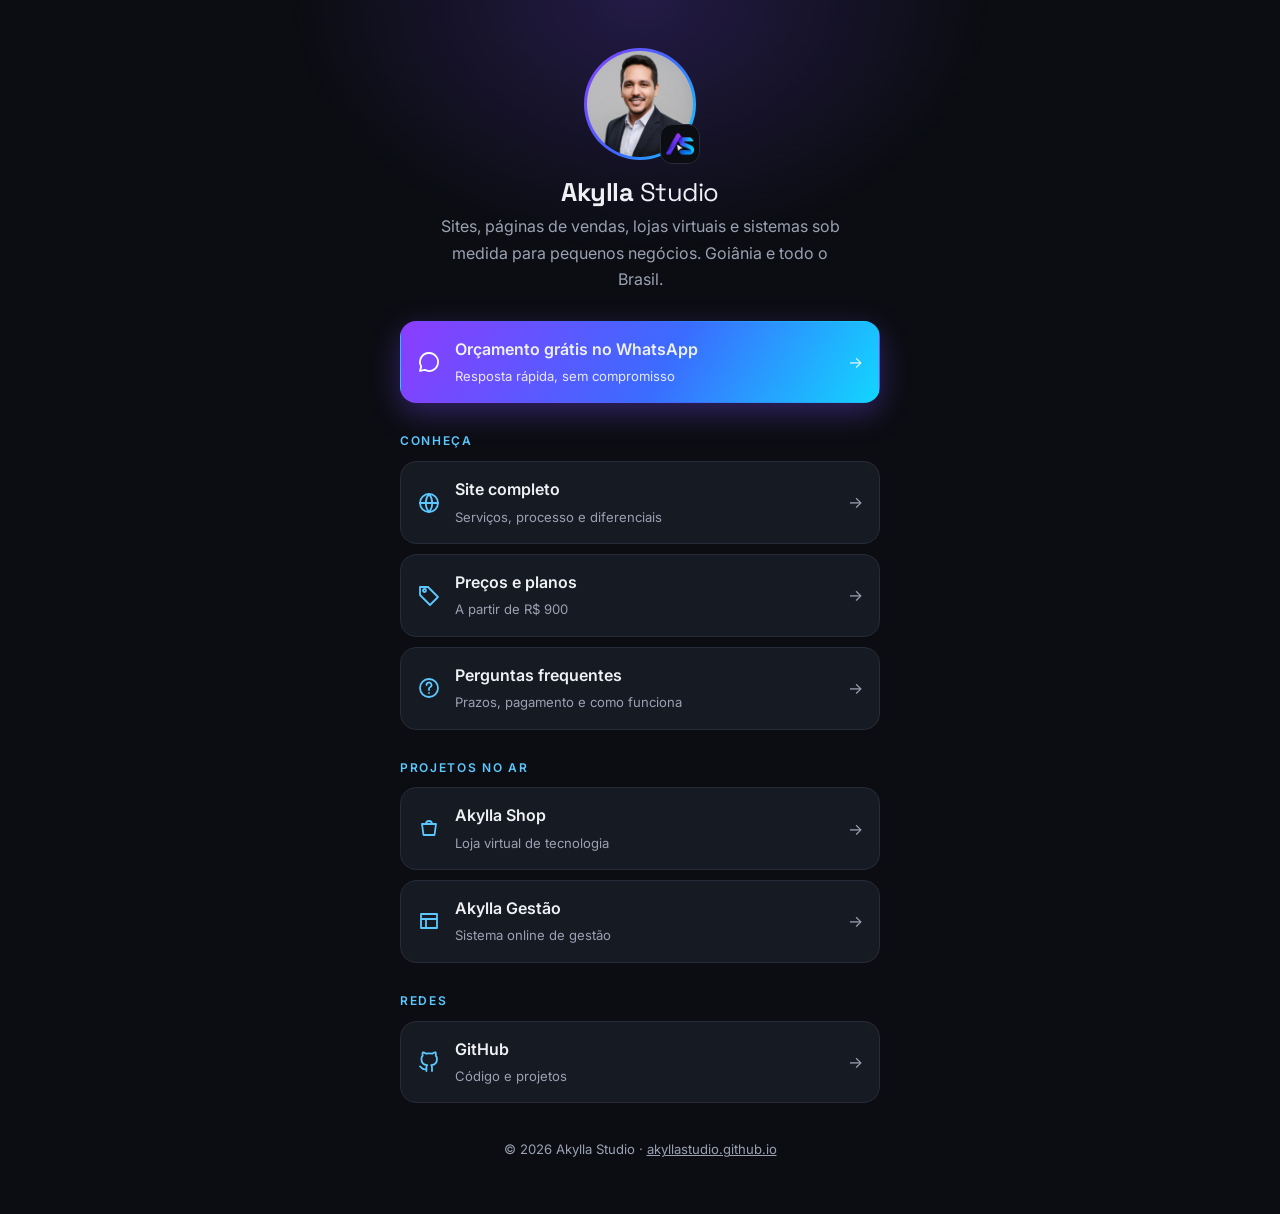
==== commit 8a2cf26c: "Adiciona imagem própria para pré-visualização do link Imagem 1200x630 com logo, foto e chamada usada" ====
--- a/links.html
+++ b/links.html
@@ -11,7 +11,15 @@
   <meta property="og:url" content="https://akyllastudio.github.io/links.html">
   <meta property="og:title" content="Akylla Studio | Links">
   <meta property="og:description" content="Orçamento pelo WhatsApp, site, projetos e redes sociais.">
-  <meta property="og:image" content="https://akyllastudio.github.io/assets/avatar-organizacao.png">
+  <meta property="og:image" content="https://akyllastudio.github.io/assets/img/compartilhar.jpg">
+  <meta property="og:image:secure_url" content="https://akyllastudio.github.io/assets/img/compartilhar.jpg">
+  <meta property="og:image:type" content="image/jpeg">
+  <meta property="og:image:width" content="1200">
+  <meta property="og:image:height" content="630">
+  <meta property="og:image:alt" content="Akylla Studio: sites que trazem clientes para o seu negócio">
+  <meta property="og:site_name" content="Akylla Studio">
+  <meta name="twitter:card" content="summary_large_image">
+  <meta name="twitter:image" content="https://akyllastudio.github.io/assets/img/compartilhar.jpg">
   <link rel="icon" href="assets/favicon-32.png" sizes="32x32" type="image/png">
   <link rel="icon" href="assets/favicon.png" sizes="192x192" type="image/png">
   <link rel="apple-touch-icon" href="assets/favicon.png">
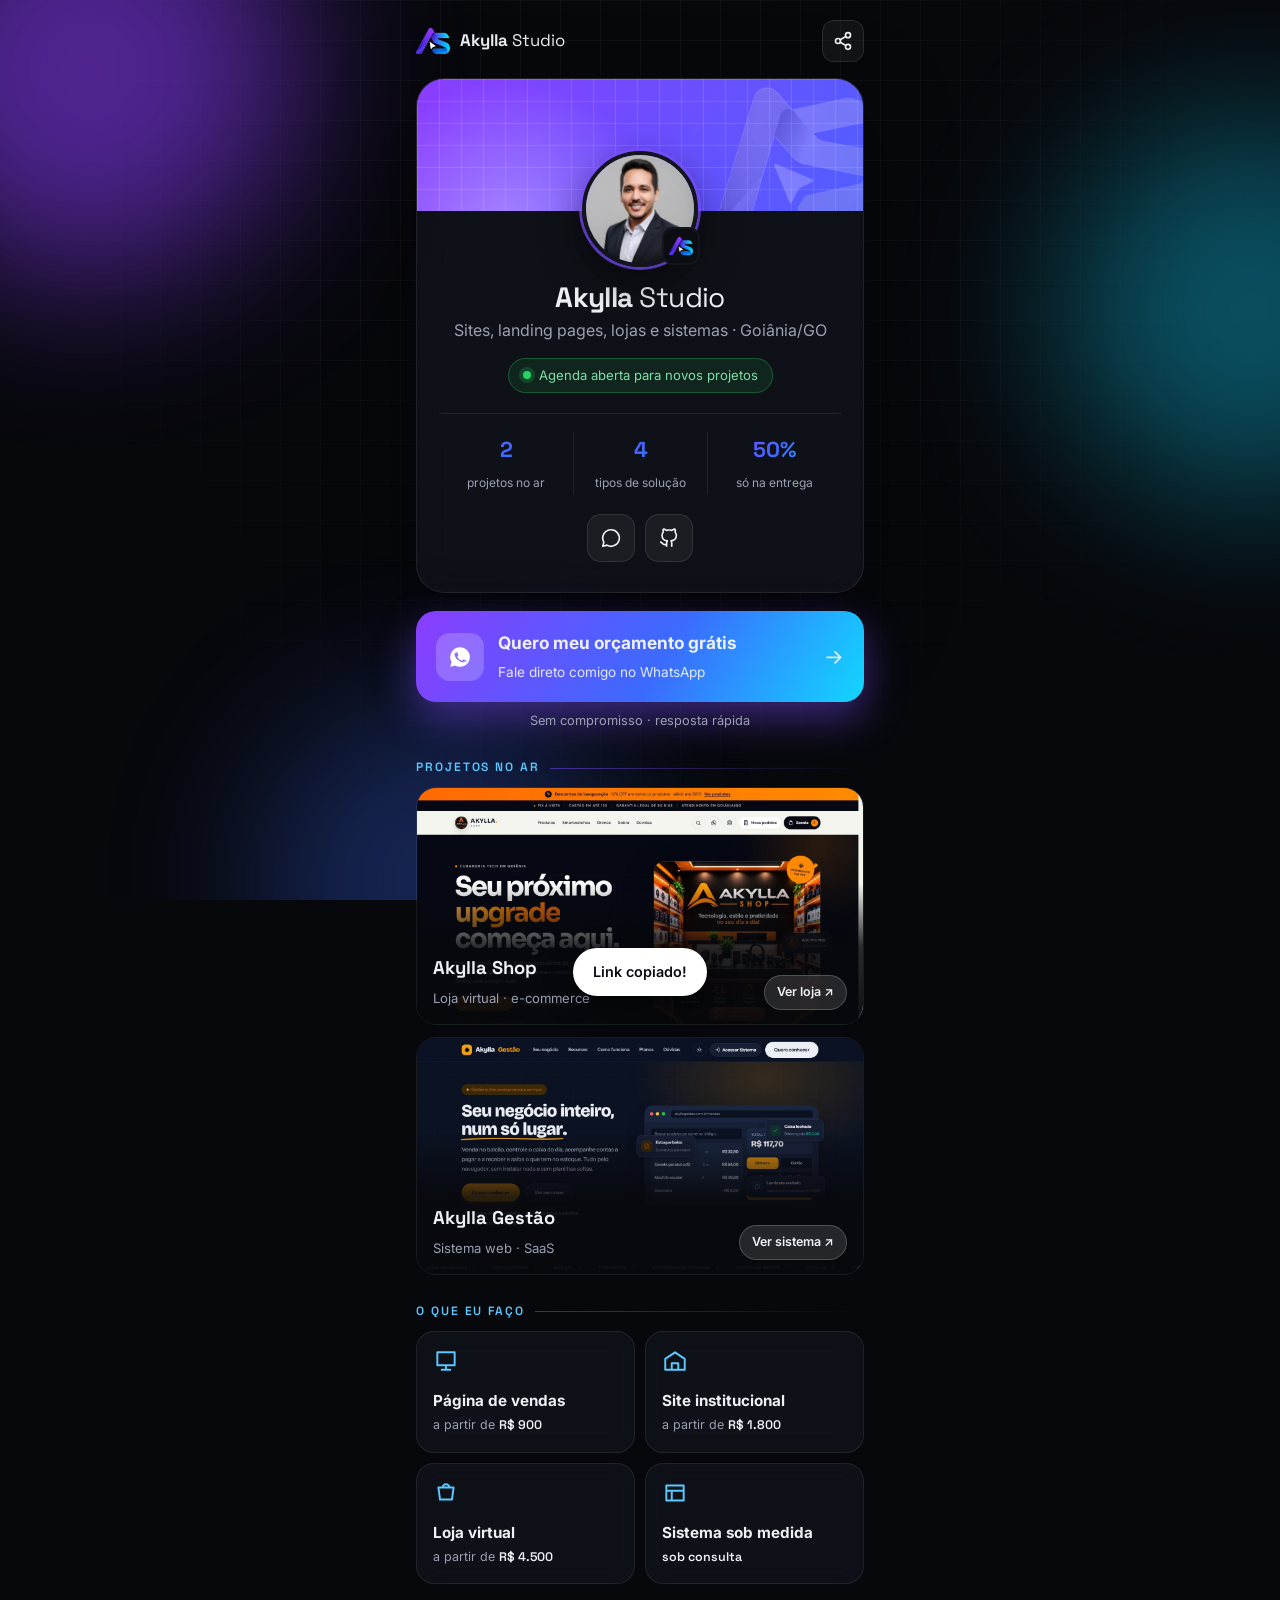
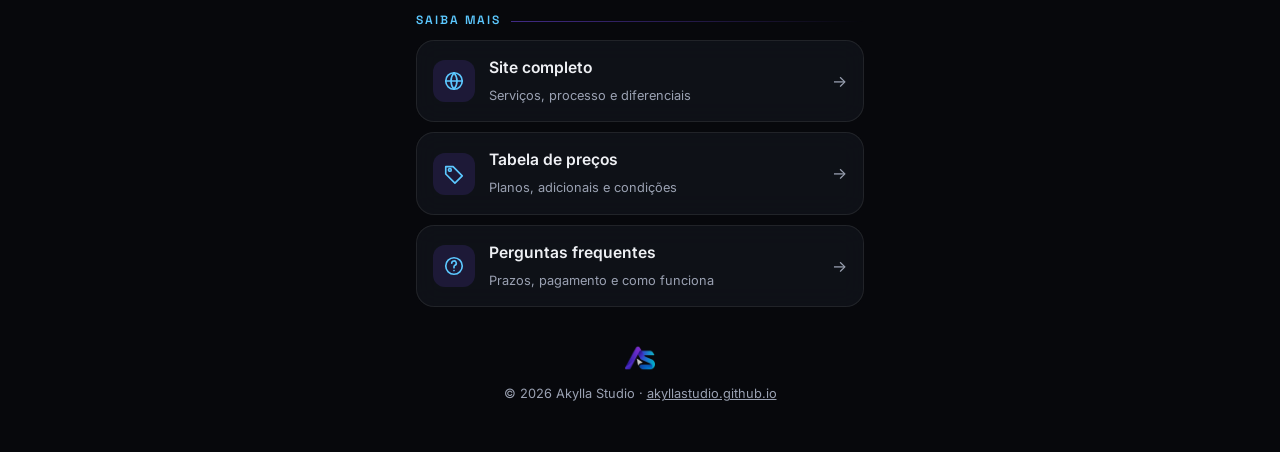
==== commit ab1869c2: "Redesenha a página de links com mais impacto visual - Fundo com luzes animadas e grade - Cartão de p" ====
--- a/links.html
+++ b/links.html
@@ -2,7 +2,7 @@
 <html lang="pt-BR">
 <head>
   <meta charset="utf-8">
-  <meta name="viewport" content="width=device-width, initial-scale=1">
+  <meta name="viewport" content="width=device-width, initial-scale=1, viewport-fit=cover">
   <title>Akylla Studio | Links</title>
   <meta name="description" content="Todos os links da Akylla Studio: orçamento pelo WhatsApp, site, projetos e redes sociais.">
   <link rel="canonical" href="https://akyllastudio.github.io/links.html">
@@ -11,15 +11,15 @@
   <meta property="og:url" content="https://akyllastudio.github.io/links.html">
   <meta property="og:title" content="Akylla Studio | Links">
   <meta property="og:description" content="Orçamento pelo WhatsApp, site, projetos e redes sociais.">
-  <meta property="og:image" content="https://akyllastudio.github.io/assets/img/compartilhar.jpg">
-  <meta property="og:image:secure_url" content="https://akyllastudio.github.io/assets/img/compartilhar.jpg">
+  <meta property="og:image" content="https://akyllastudio.github.io/assets/img/compartilhar-v2.jpg">
+  <meta property="og:image:secure_url" content="https://akyllastudio.github.io/assets/img/compartilhar-v2.jpg">
   <meta property="og:image:type" content="image/jpeg">
   <meta property="og:image:width" content="1200">
   <meta property="og:image:height" content="630">
   <meta property="og:image:alt" content="Akylla Studio: sites que trazem clientes para o seu negócio">
   <meta property="og:site_name" content="Akylla Studio">
   <meta name="twitter:card" content="summary_large_image">
-  <meta name="twitter:image" content="https://akyllastudio.github.io/assets/img/compartilhar.jpg">
+  <meta name="twitter:image" content="https://akyllastudio.github.io/assets/img/compartilhar-v2.jpg">
   <link rel="icon" href="assets/favicon-32.png" sizes="32x32" type="image/png">
   <link rel="icon" href="assets/favicon.png" sizes="192x192" type="image/png">
   <link rel="apple-touch-icon" href="assets/favicon.png">
@@ -28,109 +28,336 @@
   <link href="https://fonts.googleapis.com/css2?family=Inter:wght@400;500;600&family=Space+Grotesk:wght@500;600;700&display=swap" rel="stylesheet">
   <link rel="stylesheet" href="css/style.css">
   <style>
-    body { min-height: 100vh; }
-    body::before {
-      content: ""; position: fixed; inset: 0; z-index: -1;
-      background: radial-gradient(500px 360px at 50% 0%, rgba(var(--brilho), .22), transparent 70%);
-    }
-    .bio { max-width: 520px; margin: 0 auto; padding: 48px 20px 40px; text-align: center; }
-    .bio__foto { position: relative; width: 112px; height: 112px; margin: 0 auto 18px; }
-    .bio__foto img:first-child { width: 100%; height: 100%; border-radius: 50%; object-fit: cover; border: 3px solid transparent; background: var(--gradiente) border-box; }
-    .bio__marca { position: absolute; right: -4px; bottom: -4px; width: 40px; height: 40px; padding: 5px; border-radius: 12px; background: var(--fundo); border: 1px solid var(--borda); }
-    .bio h1 { font-size: 1.6rem; margin-bottom: 6px; }
-    .bio h1 span { font-weight: 400; }
-    .bio__texto { color: var(--texto-suave); margin: 0 auto 28px; max-width: 26em; }
-    .bio__grupo { text-align: left; font-size: .75rem; letter-spacing: .14em; text-transform: uppercase; color: var(--destaque); font-weight: 600; margin: 28px 0 10px; }
+    body { min-height: 100vh; background: #07080c; }
+
+    /* ---------- Fundo: orbes de luz + grade ---------- */
+    .fundo { position: fixed; inset: 0; z-index: -1; overflow: hidden; pointer-events: none; }
+    .fundo::before {
+      content: ""; position: absolute; inset: 0;
+      background:
+        linear-gradient(rgba(255,255,255,.035) 1px, transparent 1px) 0 0 / 40px 40px,
+        linear-gradient(90deg, rgba(255,255,255,.035) 1px, transparent 1px) 0 0 / 40px 40px;
+      mask-image: radial-gradient(ellipse at 50% 20%, #000 20%, transparent 70%);
+    }
+    .orbe { position: absolute; border-radius: 50%; filter: blur(80px); opacity: .55; animation: vagar 18s ease-in-out infinite alternate; }
+    .orbe--1 { width: 420px; height: 420px; background: var(--roxo); top: -140px; left: -120px; }
+    .orbe--2 { width: 380px; height: 380px; background: var(--ciano); top: 120px; right: -160px; opacity: .35; animation-delay: -6s; }
+    .orbe--3 { width: 360px; height: 360px; background: var(--azul); bottom: -160px; left: 20%; opacity: .3; animation-delay: -12s; }
+    @keyframes vagar { to { transform: translate(60px, 40px) scale(1.15); } }
+
+    .bio { max-width: 480px; margin: 0 auto; padding: 20px 16px 48px; }
+
+    /* ---------- Topo: marca + compartilhar ---------- */
+    .barra { display: flex; justify-content: space-between; align-items: center; margin-bottom: 16px; }
+    .barra .marca { font-size: 1.05rem; }
+    .barra .marca img { width: 34px; }
+    .icone-btn {
+      display: grid; place-items: center; width: 42px; height: 42px; border-radius: 12px; cursor: pointer;
+      background: rgba(255,255,255,.05); border: 1px solid rgba(255,255,255,.1); color: var(--texto);
+      backdrop-filter: blur(10px); transition: background .15s;
+    }
+    .icone-btn:hover { background: rgba(255,255,255,.1); }
+    .icone-btn svg { width: 20px; height: 20px; fill: none; stroke: currentColor; stroke-width: 2; stroke-linecap: round; stroke-linejoin: round; }
+
+    /* ---------- Cartão de perfil ---------- */
+    .perfil {
+      position: relative; border-radius: 28px; overflow: hidden; text-align: center;
+      background: rgba(18, 21, 29, .72); border: 1px solid rgba(255,255,255,.08);
+      backdrop-filter: blur(20px); box-shadow: 0 30px 80px rgba(0,0,0,.5);
+    }
+    .capa {
+      height: 132px; position: relative; overflow: hidden;
+      background: linear-gradient(120deg, var(--roxo), var(--azul) 50%, var(--ciano), var(--roxo));
+      background-size: 300% 100%; animation: fluir 10s linear infinite;
+    }
+    .capa::before {
+      content: ""; position: absolute; inset: 0;
+      background:
+        radial-gradient(circle at 20% 120%, rgba(255,255,255,.35), transparent 40%),
+        linear-gradient(rgba(255,255,255,.12) 1px, transparent 1px) 0 0 / 22px 22px,
+        linear-gradient(90deg, rgba(255,255,255,.12) 1px, transparent 1px) 0 0 / 22px 22px;
+    }
+    .capa img { position: absolute; right: -24px; top: -18px; width: 190px; opacity: .22; transform: rotate(-12deg); filter: brightness(3) saturate(0); }
+    @keyframes fluir { to { background-position: 300% 0; } }
+
+    .avatar { position: relative; width: 116px; height: 116px; margin: -60px auto 14px; }
+    .avatar > img:first-child {
+      width: 100%; height: 100%; border-radius: 50%; object-fit: cover;
+      border: 4px solid #12151d; box-shadow: 0 0 0 3px rgba(var(--brilho), .7), 0 16px 40px rgba(0,0,0,.5);
+    }
+    .avatar__selo {
+      position: absolute; right: -2px; bottom: 2px; width: 38px; height: 38px; padding: 5px;
+      border-radius: 11px; background: #0b0d12; border: 2px solid #12151d;
+    }
+
+    .perfil__corpo { padding: 0 22px 24px; }
+    .perfil h1 { font-size: 1.75rem; margin: 0; letter-spacing: -0.02em; }
+    .perfil h1 span { font-weight: 400; }
+    .perfil__cargo { margin: 4px 0 14px; color: var(--texto-suave); }
+    .status {
+      display: inline-flex; align-items: center; gap: 8px; padding: 6px 14px; border-radius: 999px; font-size: .82rem;
+      background: rgba(37,211,102,.1); border: 1px solid rgba(37,211,102,.3); color: #7ee2a8;
+    }
+    .status .ponto { background: #25d366; box-shadow: 0 0 0 4px rgba(37,211,102,.2); }
+
+    .numeros-bio { display: grid; grid-template-columns: repeat(3, 1fr); margin-top: 20px; border-top: 1px solid rgba(255,255,255,.08); padding-top: 18px; }
+    .numeros-bio div + div { border-left: 1px solid rgba(255,255,255,.08); }
+    .numeros-bio strong { display: block; font-family: var(--fonte-titulo); font-size: 1.35rem; background: var(--gradiente); -webkit-background-clip: text; background-clip: text; color: transparent; }
+    .numeros-bio span { font-size: .75rem; color: var(--texto-suave); }
+
+    /* ---------- Redes (ícones) ---------- */
+    .redes-bio { display: flex; justify-content: center; flex-wrap: wrap; gap: 10px; margin: 20px 0 6px; }
+    .redes-bio a {
+      display: grid; place-items: center; width: 48px; height: 48px; border-radius: 14px;
+      background: rgba(255,255,255,.05); border: 1px solid rgba(255,255,255,.1); color: var(--texto);
+      transition: transform .15s, background .15s, border-color .15s;
+    }
+    .redes-bio a:hover { transform: translateY(-3px); background: rgba(var(--brilho), .2); border-color: rgba(var(--brilho), .6); }
+    .redes-bio svg { width: 22px; height: 22px; fill: none; stroke: currentColor; stroke-width: 1.8; stroke-linecap: round; stroke-linejoin: round; }
+
+    /* ---------- Botão principal ---------- */
+    .cta {
+      position: relative; display: flex; align-items: center; gap: 14px; overflow: hidden;
+      margin: 18px 0 8px; padding: 18px 20px; border-radius: 20px; text-decoration: none;
+      background: var(--gradiente); box-shadow: 0 16px 40px rgba(var(--brilho), .45);
+      transition: transform .15s, box-shadow .15s;
+    }
+    .cta:hover { transform: translateY(-2px); box-shadow: 0 20px 50px rgba(var(--brilho), .6); }
+    .cta::after {
+      content: ""; position: absolute; top: 0; left: -60%; width: 40%; height: 100%;
+      background: linear-gradient(90deg, transparent, rgba(255,255,255,.35), transparent);
+      transform: skewX(-20deg); animation: brilhar 3.2s ease-in-out infinite;
+    }
+    @keyframes brilhar { 0%, 60% { left: -60%; } 100% { left: 130%; } }
+    .cta__icone { display: grid; place-items: center; flex: none; width: 48px; height: 48px; border-radius: 14px; background: rgba(255,255,255,.2); }
+    .cta__icone svg { width: 26px; height: 26px; fill: #fff; }
+    .cta b { display: block; font-size: 1.08rem; }
+    .cta small { color: rgba(255,255,255,.85); font-size: .85rem; }
+    .cta__seta { margin-left: auto; font-size: 1.3rem; }
+    .nota { text-align: center; font-size: .8rem; color: var(--texto-suave); margin: 0; }
+
+    /* ---------- Seções ---------- */
+    .titulo-secao { display: flex; align-items: center; gap: 10px; margin: 30px 0 12px; font-size: .75rem; letter-spacing: .16em; text-transform: uppercase; color: var(--destaque); font-weight: 600; }
+    .titulo-secao::after { content: ""; flex: 1; height: 1px; background: linear-gradient(90deg, rgba(var(--brilho), .5), transparent); }
+
+    /* Projetos com print */
+    .projetos-bio { display: grid; gap: 12px; }
+    .proj {
+      position: relative; display: block; border-radius: 20px; overflow: hidden; text-decoration: none;
+      border: 1px solid rgba(255,255,255,.08); aspect-ratio: 16 / 8.5;
+    }
+    .proj img { width: 100%; height: 100%; object-fit: cover; object-position: top; transition: transform .5s; }
+    .proj:hover img { transform: scale(1.05); }
+    .proj__info {
+      position: absolute; inset: auto 0 0 0; padding: 70px 16px 14px; display: flex; align-items: flex-end; justify-content: space-between; gap: 12px;
+      background: linear-gradient(rgba(7,8,12,0), rgba(7,8,12,.85) 45%, rgba(7,8,12,.97));
+    }
+    .proj b { display: block; font-family: var(--fonte-titulo); font-size: 1.15rem; }
+    .proj small { color: var(--texto-suave); font-size: .82rem; }
+    .proj__abrir {
+      flex: none; padding: 6px 12px; border-radius: 999px; font-size: .78rem; font-weight: 600;
+      background: rgba(255,255,255,.12); border: 1px solid rgba(255,255,255,.2); backdrop-filter: blur(8px);
+    }
+
+    /* Serviços 2x2 */
+    .servicos-bio { display: grid; grid-template-columns: 1fr 1fr; gap: 10px; }
+    .serv {
+      display: block; padding: 16px; border-radius: 18px; text-decoration: none;
+      background: rgba(18, 21, 29, .72); border: 1px solid rgba(255,255,255,.08); backdrop-filter: blur(12px);
+      transition: border-color .15s, transform .15s;
+    }
+    .serv:hover { border-color: rgba(var(--brilho), .7); transform: translateY(-2px); }
+    .serv svg { width: 26px; height: 26px; fill: none; stroke: var(--destaque); stroke-width: 1.8; stroke-linecap: round; stroke-linejoin: round; margin-bottom: 10px; }
+    .serv b { display: block; font-size: .95rem; line-height: 1.3; }
+    .serv small { display: block; margin-top: 4px; font-size: .78rem; color: var(--texto-suave); }
+    .serv em { font-style: normal; font-family: var(--fonte-titulo); font-weight: 600; color: var(--texto); }
+
+    /* Lista de links */
     .elo {
-      display: flex; align-items: center; gap: 14px; text-decoration: none; text-align: left;
-      padding: 14px 16px; margin-bottom: 10px; border-radius: 16px;
-      background: var(--superficie); border: 1px solid var(--borda);
-      transition: transform .15s, border-color .15s;
-    }
-    .elo:hover { transform: translateY(-2px); border-color: var(--destaque); }
-    .elo svg { width: 24px; height: 24px; flex: none; fill: none; stroke: var(--destaque); stroke-width: 1.8; stroke-linecap: round; stroke-linejoin: round; }
-    .elo b { display: block; font-size: 1rem; font-weight: 600; }
-    .elo small { color: var(--texto-suave); font-size: .82rem; }
-    .elo::after { content: "→"; margin-left: auto; color: var(--texto-suave); }
-    .elo--principal { background: var(--gradiente); border-color: transparent; box-shadow: 0 10px 30px rgba(var(--brilho), .35); }
-    .elo--principal svg { stroke: #fff; }
-    .elo--principal small, .elo--principal::after { color: rgba(255,255,255,.85); }
-    .bio__rodape { margin-top: 36px; color: var(--texto-suave); font-size: .82rem; }
-    .bio__rodape a { color: var(--texto-suave); }
+      display: flex; align-items: center; gap: 14px; text-decoration: none;
+      padding: 14px 16px; margin-bottom: 10px; border-radius: 18px;
+      background: rgba(18, 21, 29, .72); border: 1px solid rgba(255,255,255,.08); backdrop-filter: blur(12px);
+      transition: transform .15s, border-color .15s, background .15s;
+    }
+    .elo:hover { transform: translateX(4px); border-color: rgba(var(--brilho), .7); background: rgba(var(--brilho), .08); }
+    .elo__icone { display: grid; place-items: center; flex: none; width: 42px; height: 42px; border-radius: 12px; background: rgba(var(--brilho), .14); }
+    .elo__icone svg { width: 22px; height: 22px; fill: none; stroke: var(--destaque); stroke-width: 1.8; stroke-linecap: round; stroke-linejoin: round; }
+    .elo b { display: block; font-size: .98rem; font-weight: 600; }
+    .elo small { color: var(--texto-suave); font-size: .8rem; }
+    .elo::after { content: "→"; margin-left: auto; color: var(--texto-suave); transition: color .15s; }
+    .elo:hover::after { color: var(--destaque); }
+
+    /* Rodapé */
+    .rodape-bio { margin-top: 36px; text-align: center; color: var(--texto-suave); font-size: .8rem; }
+    .rodape-bio img { width: 30px; margin: 0 auto 10px; opacity: .8; }
+    .rodape-bio a { color: var(--texto-suave); }
+
+    /* Aviso de link copiado */
+    .toast {
+      position: fixed; left: 50%; bottom: 24px; transform: translate(-50%, 120px); z-index: 10;
+      padding: 12px 20px; border-radius: 999px; background: #fff; color: #0b0d12; font-weight: 600; font-size: .9rem;
+      box-shadow: 0 10px 30px rgba(0,0,0,.4); transition: transform .3s;
+    }
+    .toast.visivel { transform: translate(-50%, 0); }
+
+    /* Entrada em cascata */
+    .entra { opacity: 0; transform: translateY(16px); animation: entrar .6s ease forwards; }
+    @keyframes entrar { to { opacity: 1; transform: none; } }
+
+    @media (prefers-reduced-motion: reduce) {
+      .orbe, .capa, .cta::after, .ponto { animation: none; }
+      .entra { opacity: 1; transform: none; animation: none; }
+    }
   </style>
 </head>
 <body>
+  <div class="fundo" aria-hidden="true"><span class="orbe orbe--1"></span><span class="orbe orbe--2"></span><span class="orbe orbe--3"></span></div>
+
   <main class="bio">
-    <div class="bio__foto">
-      <img src="assets/img/foto.jpg" alt="Foto do desenvolvedor da Akylla Studio" width="112" height="112">
-      <img class="bio__marca" src="assets/logo-marca.png" alt="" width="40" height="40">
+
+    <div class="barra entra">
+      <a href="./" class="marca" aria-label="Ir para o site da Akylla Studio">
+        <img src="assets/logo-marca.png" alt="" width="34" height="34">
+        <span><b>Akylla</b> Studio</span>
+      </a>
+      <button class="icone-btn" id="compartilhar" type="button" aria-label="Compartilhar esta página">
+        <svg viewBox="0 0 24 24"><circle cx="18" cy="5" r="3"/><circle cx="6" cy="12" r="3"/><circle cx="18" cy="19" r="3"/><path d="M8.6 13.5l6.8 4M15.4 6.5l-6.8 4"/></svg>
+      </button>
     </div>
-    <h1>Akylla <span>Studio</span></h1>
-    <p class="bio__texto">Sites, páginas de vendas, lojas virtuais e sistemas sob medida para pequenos negócios. Goiânia e todo o Brasil.</p>
-
-    <a href="#" class="elo elo--principal" data-whatsapp="Olá! Vim pelo Instagram e quero um orçamento.">
-      <svg viewBox="0 0 24 24"><path d="M12 3a9 9 0 0 0-7.8 13.5L3 21l4.6-1.2A9 9 0 1 0 12 3z"/></svg>
-      <span><b>Orçamento grátis no WhatsApp</b><small>Resposta rápida, sem compromisso</small></span>
+
+    <!-- ===== PERFIL ===== -->
+    <section class="perfil entra" style="animation-delay:.08s">
+      <div class="capa" aria-hidden="true"><img src="assets/logo-marca.png" alt=""></div>
+      <div class="avatar">
+        <img src="assets/img/foto.jpg" alt="Foto do desenvolvedor da Akylla Studio" width="116" height="116">
+        <img class="avatar__selo" src="assets/logo-marca.png" alt="" width="38" height="38">
+      </div>
+      <div class="perfil__corpo">
+        <h1>Akylla <span>Studio</span></h1>
+        <p class="perfil__cargo">Sites, landing pages, lojas e sistemas · Goiânia/GO</p>
+        <span class="status"><span class="ponto"></span> Agenda aberta para novos projetos</span>
+
+        <div class="numeros-bio">
+          <div><strong>2</strong><span>projetos no ar</span></div>
+          <div><strong>4</strong><span>tipos de solução</span></div>
+          <div><strong>50%</strong><span>só na entrega</span></div>
+        </div>
+
+        <nav class="redes-bio" aria-label="Redes sociais">
+          <a href="#" data-whatsapp="Olá! Vim pelos links da Akylla Studio." aria-label="WhatsApp">
+            <svg viewBox="0 0 24 24"><path d="M12 3a9 9 0 0 0-7.8 13.5L3 21l4.6-1.2A9 9 0 1 0 12 3z"/></svg>
+          </a>
+          <a href="#" data-rede="instagram" target="_blank" rel="noopener" aria-label="Instagram">
+            <svg viewBox="0 0 24 24"><rect x="3" y="3" width="18" height="18" rx="5"/><circle cx="12" cy="12" r="4"/><path d="M17.5 6.5h.01"/></svg>
+          </a>
+          <a href="#" data-rede="linkedin" target="_blank" rel="noopener" aria-label="LinkedIn">
+            <svg viewBox="0 0 24 24"><rect x="3" y="3" width="18" height="18" rx="3"/><path d="M8 10v7M8 7v.01M12 17v-4a2 2 0 0 1 4 0v4M12 10v7"/></svg>
+          </a>
+          <a href="#" data-rede="facebook" target="_blank" rel="noopener" aria-label="Facebook">
+            <svg viewBox="0 0 24 24"><path d="M15 3h-2.5A3.5 3.5 0 0 0 9 6.5V9H7v3.5h2V21h3.5v-8.5H15l.5-3.5h-3V7a1 1 0 0 1 1-1H15z"/></svg>
+          </a>
+          <a href="#" data-rede="tiktok" target="_blank" rel="noopener" aria-label="TikTok">
+            <svg viewBox="0 0 24 24"><path d="M14 3v11.5a3.5 3.5 0 1 1-3.5-3.5M14 3c.5 2.5 2.5 4.5 5 4.5"/></svg>
+          </a>
+          <a href="#" data-rede="youtube" target="_blank" rel="noopener" aria-label="YouTube">
+            <svg viewBox="0 0 24 24"><rect x="2.5" y="5" width="19" height="14" rx="4"/><path d="M10 9l5 3-5 3z"/></svg>
+          </a>
+          <a href="#" data-rede="github" target="_blank" rel="noopener" aria-label="GitHub">
+            <svg viewBox="0 0 24 24"><path d="M9 19c-4 1.5-4-2-6-2.5M15 21v-3.5a3 3 0 0 0-.8-2.3c2.8-.3 5.8-1.4 5.8-6.2a4.8 4.8 0 0 0-1.3-3.3 4.5 4.5 0 0 0-.1-3.3s-1-.3-3.4 1.3a11.6 11.6 0 0 0-6 0C6.8 2.1 5.8 2.4 5.8 2.4a4.5 4.5 0 0 0-.1 3.3A4.8 4.8 0 0 0 4.4 9c0 4.8 3 5.9 5.8 6.2a3 3 0 0 0-.8 2.3V21"/></svg>
+          </a>
+          <a href="#" data-rede="email" aria-label="E-mail">
+            <svg viewBox="0 0 24 24"><rect x="3" y="5" width="18" height="14" rx="2"/><path d="M3 7l9 6 9-6"/></svg>
+          </a>
+        </nav>
+      </div>
+    </section>
+
+    <!-- ===== CHAMADA PRINCIPAL ===== -->
+    <a href="#" class="cta entra" style="animation-delay:.16s" data-whatsapp="Olá! Vim pelo Instagram e quero um orçamento.">
+      <span class="cta__icone"><svg viewBox="0 0 24 24"><path d="M12 3a9 9 0 0 0-7.8 13.5L3 21l4.6-1.2A9 9 0 1 0 12 3zm4.6 12.6c-.2.6-1.1 1.1-1.6 1.2-.4 0-.9.1-2.9-.7-2.4-1-4-3.4-4.1-3.6-.1-.2-1-1.3-1-2.5s.6-1.8.9-2c.2-.3.5-.3.6-.3h.5c.2 0 .4 0 .6.4l.8 2c.1.2.1.4 0 .5l-.4.6-.3.3c-.1.1-.3.3-.1.6.2.3.7 1.2 1.6 2 1.1.9 2 1.2 2.3 1.4.3.1.5.1.6-.1l.9-1c.2-.3.4-.2.6-.1l1.9.9c.3.1.4.2.5.3.1.2.1.6-.1 1.1z"/></svg></span>
+      <span><b>Quero meu orçamento grátis</b><small>Fale direto comigo no WhatsApp</small></span>
+      <span class="cta__seta" aria-hidden="true">→</span>
     </a>
-
-    <p class="bio__grupo">Conheça</p>
-    <a href="./" class="elo">
-      <svg viewBox="0 0 24 24"><circle cx="12" cy="12" r="9"/><path d="M3 12h18M12 3a14 14 0 0 1 0 18M12 3a14 14 0 0 0 0 18"/></svg>
+    <p class="nota entra" style="animation-delay:.2s">Sem compromisso · resposta rápida</p>
+
+    <!-- ===== PROJETOS ===== -->
+    <h2 class="titulo-secao entra" style="animation-delay:.24s">Projetos no ar</h2>
+    <div class="projetos-bio">
+      <a href="https://akyllashop.com" class="proj entra" style="animation-delay:.28s" target="_blank" rel="noopener">
+        <img src="assets/img/akyllashop.jpg" alt="Página inicial da Akylla Shop" width="1440" height="900" loading="lazy">
+        <span class="proj__info">
+          <span><b>Akylla Shop</b><small>Loja virtual · e-commerce</small></span>
+          <span class="proj__abrir">Ver loja ↗</span>
+        </span>
+      </a>
+      <a href="https://akyllagestao.com.br" class="proj entra" style="animation-delay:.32s" target="_blank" rel="noopener">
+        <img src="assets/img/akyllagestao.jpg" alt="Página inicial do Akylla Gestão" width="1440" height="900" loading="lazy">
+        <span class="proj__info">
+          <span><b>Akylla Gestão</b><small>Sistema web · SaaS</small></span>
+          <span class="proj__abrir">Ver sistema ↗</span>
+        </span>
+      </a>
+    </div>
+
+    <!-- ===== SERVIÇOS ===== -->
+    <h2 class="titulo-secao entra" style="animation-delay:.36s">O que eu faço</h2>
+    <div class="servicos-bio">
+      <a href="#" class="serv entra" style="animation-delay:.4s" data-whatsapp="Olá! Quero um orçamento de página de vendas.">
+        <svg viewBox="0 0 24 24"><path d="M4 4h16v12H4zM8 20h8M12 16v4"/></svg>
+        <b>Página de vendas</b><small>a partir de <em>R$ 900</em></small>
+      </a>
+      <a href="#" class="serv entra" style="animation-delay:.44s" data-whatsapp="Olá! Quero um orçamento de site institucional.">
+        <svg viewBox="0 0 24 24"><path d="M3 10l9-6 9 6v10H3zM9 20v-6h6v6"/></svg>
+        <b>Site institucional</b><small>a partir de <em>R$ 1.800</em></small>
+      </a>
+      <a href="#" class="serv entra" style="animation-delay:.48s" data-whatsapp="Olá! Quero um orçamento de loja virtual.">
+        <svg viewBox="0 0 24 24"><path d="M5 7h14l-1.5 11h-11zM9 7a3 3 0 0 1 6 0"/></svg>
+        <b>Loja virtual</b><small>a partir de <em>R$ 4.500</em></small>
+      </a>
+      <a href="#" class="serv entra" style="animation-delay:.52s" data-whatsapp="Olá! Quero conversar sobre um sistema sob medida.">
+        <svg viewBox="0 0 24 24"><path d="M4 5h16v14H4zM4 10h16M9 10v9"/></svg>
+        <b>Sistema sob medida</b><small><em>sob consulta</em></small>
+      </a>
+    </div>
+
+    <!-- ===== LINKS ===== -->
+    <h2 class="titulo-secao entra" style="animation-delay:.56s">Saiba mais</h2>
+    <a href="./" class="elo entra" style="animation-delay:.6s">
+      <span class="elo__icone"><svg viewBox="0 0 24 24"><circle cx="12" cy="12" r="9"/><path d="M3 12h18M12 3a14 14 0 0 1 0 18M12 3a14 14 0 0 0 0 18"/></svg></span>
       <span><b>Site completo</b><small>Serviços, processo e diferenciais</small></span>
     </a>
-    <a href="./#precos" class="elo">
-      <svg viewBox="0 0 24 24"><path d="M3 12V4h8l10 10-8 8z"/><circle cx="7.5" cy="7.5" r="1.5"/></svg>
-      <span><b>Preços e planos</b><small>A partir de R$ 900</small></span>
+    <a href="./#precos" class="elo entra" style="animation-delay:.64s">
+      <span class="elo__icone"><svg viewBox="0 0 24 24"><path d="M3 12V4h8l10 10-8 8z"/><circle cx="7.5" cy="7.5" r="1.5"/></svg></span>
+      <span><b>Tabela de preços</b><small>Planos, adicionais e condições</small></span>
     </a>
-    <a href="./#duvidas" class="elo">
-      <svg viewBox="0 0 24 24"><circle cx="12" cy="12" r="9"/><path d="M9.5 9a2.5 2.5 0 1 1 3.5 2.3c-.6.3-1 .9-1 1.6V14M12 17v.01"/></svg>
+    <a href="./#duvidas" class="elo entra" style="animation-delay:.68s">
+      <span class="elo__icone"><svg viewBox="0 0 24 24"><circle cx="12" cy="12" r="9"/><path d="M9.5 9a2.5 2.5 0 1 1 3.5 2.3c-.6.3-1 .9-1 1.6V14M12 17v.01"/></svg></span>
       <span><b>Perguntas frequentes</b><small>Prazos, pagamento e como funciona</small></span>
     </a>
 
-    <p class="bio__grupo">Projetos no ar</p>
-    <a href="https://akyllashop.com" class="elo" target="_blank" rel="noopener">
-      <svg viewBox="0 0 24 24"><path d="M5 7h14l-1.5 11h-11zM9 7a3 3 0 0 1 6 0"/></svg>
-      <span><b>Akylla Shop</b><small>Loja virtual de tecnologia</small></span>
-    </a>
-    <a href="https://akyllagestao.com.br" class="elo" target="_blank" rel="noopener">
-      <svg viewBox="0 0 24 24"><path d="M4 5h16v14H4zM4 10h16M9 10v9"/></svg>
-      <span><b>Akylla Gestão</b><small>Sistema online de gestão</small></span>
-    </a>
-
-    <p class="bio__grupo">Redes</p>
-    <a href="#" class="elo" data-rede="instagram" target="_blank" rel="noopener">
-      <svg viewBox="0 0 24 24"><rect x="3" y="3" width="18" height="18" rx="5"/><circle cx="12" cy="12" r="4"/><path d="M17.5 6.5h.01"/></svg>
-      <span><b>Instagram</b><small>Bastidores e novidades</small></span>
-    </a>
-    <a href="#" class="elo" data-rede="linkedin" target="_blank" rel="noopener">
-      <svg viewBox="0 0 24 24"><rect x="3" y="3" width="18" height="18" rx="3"/><path d="M8 10v7M8 7v.01M12 17v-4a2 2 0 0 1 4 0v4M12 10v7"/></svg>
-      <span><b>LinkedIn</b><small>Perfil profissional</small></span>
-    </a>
-    <a href="#" class="elo" data-rede="facebook" target="_blank" rel="noopener">
-      <svg viewBox="0 0 24 24"><path d="M15 3h-2.5A3.5 3.5 0 0 0 9 6.5V9H7v3.5h2V21h3.5v-8.5H15l.5-3.5h-3V7a1 1 0 0 1 1-1H15z"/></svg>
-      <span><b>Facebook</b><small>Página da empresa</small></span>
-    </a>
-    <a href="#" class="elo" data-rede="tiktok" target="_blank" rel="noopener">
-      <svg viewBox="0 0 24 24"><path d="M14 3v11.5a3.5 3.5 0 1 1-3.5-3.5M14 3c.5 2.5 2.5 4.5 5 4.5"/></svg>
-      <span><b>TikTok</b><small>Dicas rápidas</small></span>
-    </a>
-    <a href="#" class="elo" data-rede="youtube" target="_blank" rel="noopener">
-      <svg viewBox="0 0 24 24"><rect x="2.5" y="5" width="19" height="14" rx="4"/><path d="M10 9l5 3-5 3z"/></svg>
-      <span><b>YouTube</b><small>Vídeos e tutoriais</small></span>
-    </a>
-    <a href="#" class="elo" data-rede="github" target="_blank" rel="noopener">
-      <svg viewBox="0 0 24 24"><path d="M9 19c-4 1.5-4-2-6-2.5M15 21v-3.5a3 3 0 0 0-.8-2.3c2.8-.3 5.8-1.4 5.8-6.2a4.8 4.8 0 0 0-1.3-3.3 4.5 4.5 0 0 0-.1-3.3s-1-.3-3.4 1.3a11.6 11.6 0 0 0-6 0C6.8 2.1 5.8 2.4 5.8 2.4a4.5 4.5 0 0 0-.1 3.3A4.8 4.8 0 0 0 4.4 9c0 4.8 3 5.9 5.8 6.2a3 3 0 0 0-.8 2.3V21"/></svg>
-      <span><b>GitHub</b><small>Código e projetos</small></span>
-    </a>
-    <a href="#" class="elo" data-rede="email">
-      <svg viewBox="0 0 24 24"><rect x="3" y="5" width="18" height="14" rx="2"/><path d="M3 7l9 6 9-6"/></svg>
-      <span><b>E-mail</b><small>Propostas e contratos</small></span>
-    </a>
-
-    <p class="bio__rodape">© <span id="ano">2026</span> Akylla Studio · <a href="./">akyllastudio.github.io</a></p>
+    <footer class="rodape-bio">
+      <img src="assets/logo-marca.png" alt="" width="30" height="30">
+      © <span id="ano">2026</span> Akylla Studio · <a href="./">akyllastudio.github.io</a>
+    </footer>
   </main>
 
+  <div class="toast" id="toast" role="status" aria-live="polite">Link copiado!</div>
+
   <script src="js/config.js"></script>
-  <script>document.getElementById("ano").textContent = new Date().getFullYear();</script>
+  <script>
+    document.getElementById("ano").textContent = new Date().getFullYear();
+
+    // Compartilhar: menu nativo no celular, copiar link no computador
+    const toast = document.getElementById("toast");
+    document.getElementById("compartilhar").addEventListener("click", async () => {
+      const dados = { title: "Akylla Studio", text: "Sites, landing pages, lojas e sistemas sob medida", url: location.href.split("#")[0] };
+      try {
+        if (navigator.share) return await navigator.share(dados);
+        await navigator.clipboard.writeText(dados.url);
+        toast.classList.add("visivel");
+        setTimeout(() => toast.classList.remove("visivel"), 2000);
+      } catch (e) { /* usuário cancelou */ }
+    });
+  </script>
 </body>
 </html>
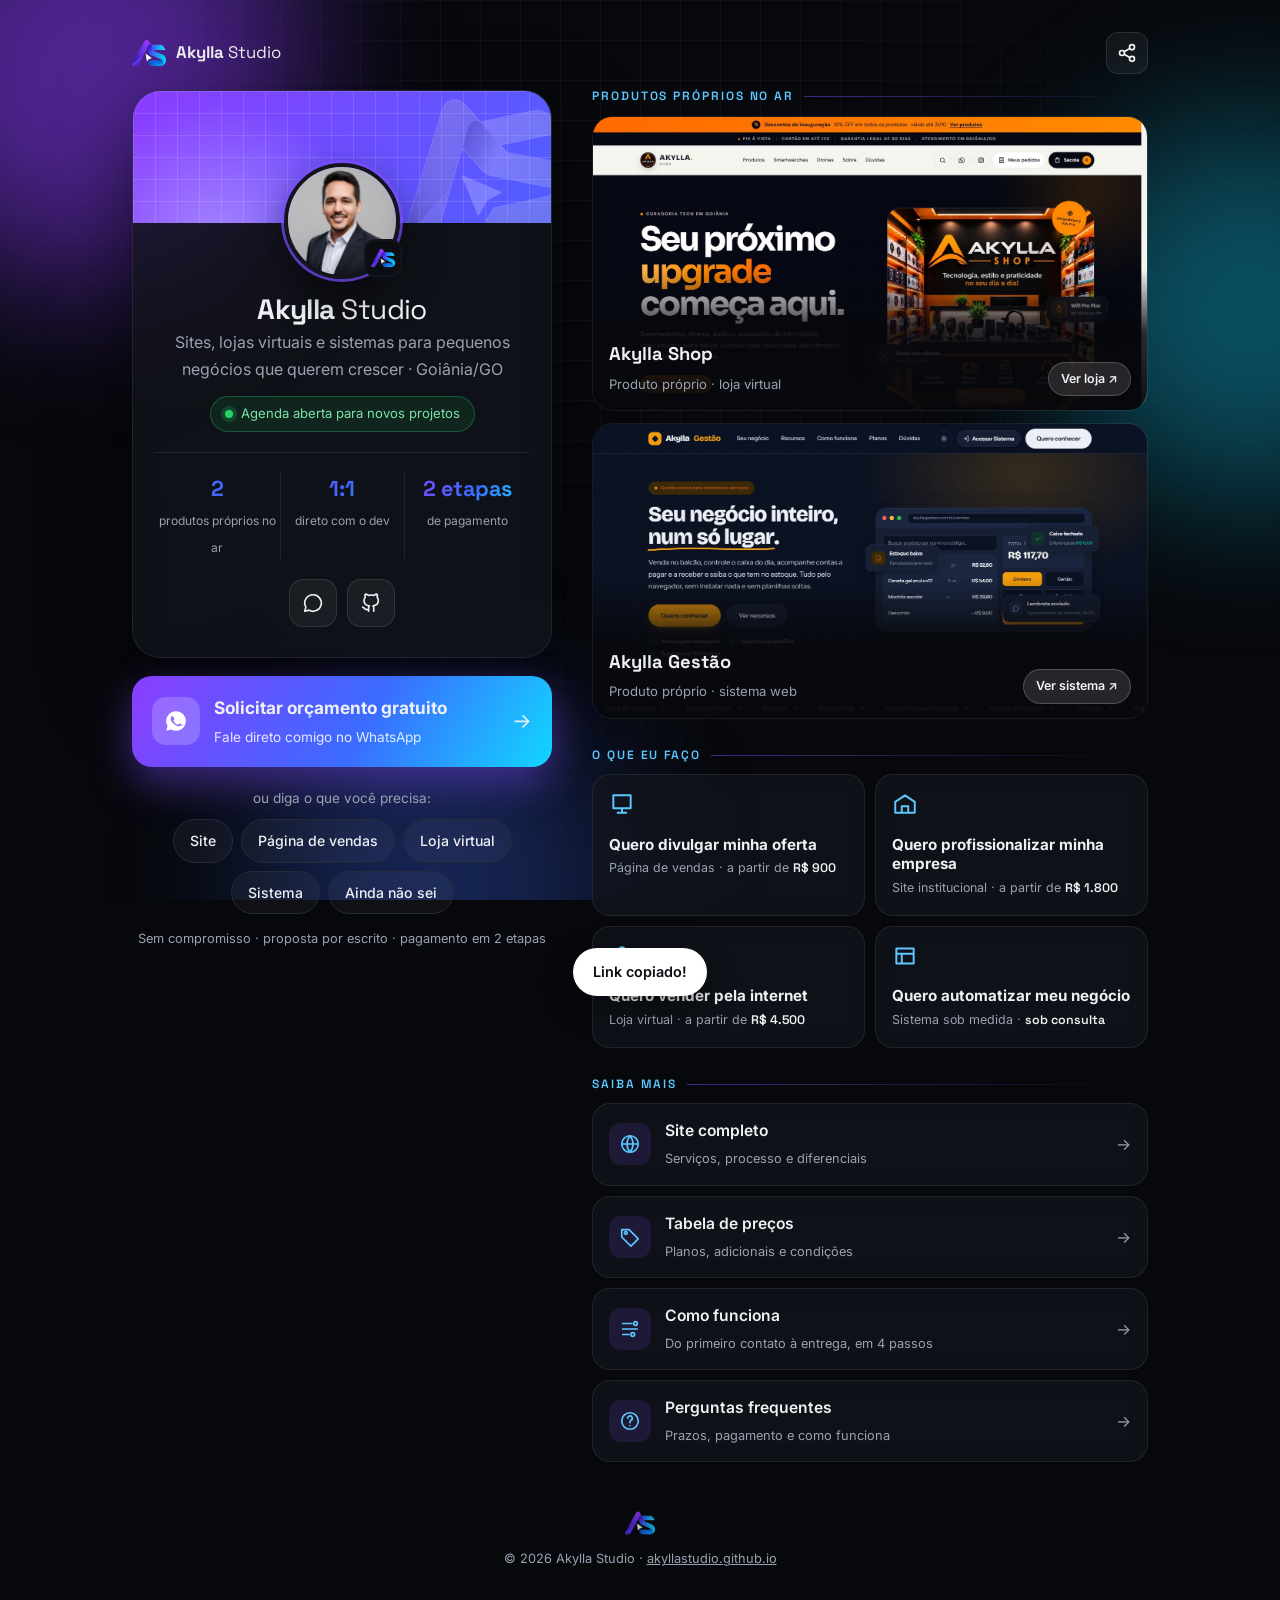
==== commit 61e2313a: "Aplica ajustes da auditoria e layout de PC na página de links - Pagamento descrito igual em todo lug" ====
--- a/links.html
+++ b/links.html
@@ -47,6 +47,18 @@
 
     .bio { max-width: 480px; margin: 0 auto; padding: 20px 16px 48px; }
 
+    /* No computador: perfil fixo à esquerda, conteúdo à direita */
+    @media (min-width: 960px) {
+      .bio { max-width: 1080px; padding: 32px 32px 56px; }
+      .barra { margin-bottom: 28px; }
+      .bio__grade { display: grid; grid-template-columns: 420px 1fr; gap: 40px; align-items: start; }
+      .bio__esq { position: sticky; top: 32px; }
+      .bio__dir > .titulo-secao:first-child { margin-top: 0; }
+      .servicos-bio { grid-template-columns: repeat(2, 1fr); }
+      .bio__dir .elo { margin-bottom: 10px; }
+      .rodape-bio { margin-top: 56px; }
+    }
+
     /* ---------- Topo: marca + compartilhar ---------- */
     .barra { display: flex; justify-content: space-between; align-items: center; margin-bottom: 16px; }
     .barra .marca { font-size: 1.05rem; }
@@ -210,7 +222,7 @@
     }
   </style>
 </head>
-<body>
+<body data-origem="página de links">
   <div class="fundo" aria-hidden="true"><span class="orbe orbe--1"></span><span class="orbe orbe--2"></span><span class="orbe orbe--3"></span></div>
 
   <main class="bio">
@@ -225,6 +237,8 @@
       </button>
     </div>
 
+    <div class="bio__grade">
+    <div class="bio__esq">
     <!-- ===== PERFIL ===== -->
     <section class="perfil entra" style="animation-delay:.08s">
       <div class="capa" aria-hidden="true"><img src="assets/logo-marca.png" alt=""></div>
@@ -234,13 +248,13 @@
       </div>
       <div class="perfil__corpo">
         <h1>Akylla <span>Studio</span></h1>
-        <p class="perfil__cargo">Sites, landing pages, lojas e sistemas · Goiânia/GO</p>
+        <p class="perfil__cargo">Sites, lojas virtuais e sistemas para pequenos negócios que querem crescer · Goiânia/GO</p>
         <span class="status"><span class="ponto"></span> Agenda aberta para novos projetos</span>
 
         <div class="numeros-bio">
-          <div><strong>2</strong><span>projetos no ar</span></div>
-          <div><strong>4</strong><span>tipos de solução</span></div>
-          <div><strong>50%</strong><span>só na entrega</span></div>
+          <div><strong>2</strong><span>produtos próprios no ar</span></div>
+          <div><strong>1:1</strong><span>direto com o dev</span></div>
+          <div><strong>2 etapas</strong><span>de pagamento</span></div>
         </div>
 
         <nav class="redes-bio" aria-label="Redes sociais">
@@ -275,25 +289,38 @@
     <!-- ===== CHAMADA PRINCIPAL ===== -->
     <a href="#" class="cta entra" style="animation-delay:.16s" data-whatsapp="Olá! Vim pelo Instagram e quero um orçamento.">
       <span class="cta__icone"><svg viewBox="0 0 24 24"><path d="M12 3a9 9 0 0 0-7.8 13.5L3 21l4.6-1.2A9 9 0 1 0 12 3zm4.6 12.6c-.2.6-1.1 1.1-1.6 1.2-.4 0-.9.1-2.9-.7-2.4-1-4-3.4-4.1-3.6-.1-.2-1-1.3-1-2.5s.6-1.8.9-2c.2-.3.5-.3.6-.3h.5c.2 0 .4 0 .6.4l.8 2c.1.2.1.4 0 .5l-.4.6-.3.3c-.1.1-.3.3-.1.6.2.3.7 1.2 1.6 2 1.1.9 2 1.2 2.3 1.4.3.1.5.1.6-.1l.9-1c.2-.3.4-.2.6-.1l1.9.9c.3.1.4.2.5.3.1.2.1.6-.1 1.1z"/></svg></span>
-      <span><b>Quero meu orçamento grátis</b><small>Fale direto comigo no WhatsApp</small></span>
+      <span><b>Solicitar orçamento gratuito</b><small>Fale direto comigo no WhatsApp</small></span>
       <span class="cta__seta" aria-hidden="true">→</span>
     </a>
-    <p class="nota entra" style="animation-delay:.2s">Sem compromisso · resposta rápida</p>
-
+    <div class="escolha entra" style="animation-delay:.2s; text-align:center">
+      <p class="escolha__titulo">ou diga o que você precisa:</p>
+      <div class="escolha__opcoes">
+        <a href="#" data-servico="Site institucional">Site</a>
+        <a href="#" data-servico="Página de vendas">Página de vendas</a>
+        <a href="#" data-servico="Loja virtual">Loja virtual</a>
+        <a href="#" data-servico="Sistema sob medida">Sistema</a>
+        <a href="#" data-servico="Ainda não sei, quero uma orientação">Ainda não sei</a>
+      </div>
+    </div>
+    <p class="nota entra" style="animation-delay:.22s; margin-top:14px">Sem compromisso · proposta por escrito · pagamento em 2 etapas</p>
+
+    </div>
+
+    <div class="bio__dir">
     <!-- ===== PROJETOS ===== -->
-    <h2 class="titulo-secao entra" style="animation-delay:.24s">Projetos no ar</h2>
+    <h2 class="titulo-secao entra" style="animation-delay:.24s">Produtos próprios no ar</h2>
     <div class="projetos-bio">
       <a href="https://akyllashop.com" class="proj entra" style="animation-delay:.28s" target="_blank" rel="noopener">
         <img src="assets/img/akyllashop.jpg" alt="Página inicial da Akylla Shop" width="1440" height="900" loading="lazy">
         <span class="proj__info">
-          <span><b>Akylla Shop</b><small>Loja virtual · e-commerce</small></span>
+          <span><b>Akylla Shop</b><small>Produto próprio · loja virtual</small></span>
           <span class="proj__abrir">Ver loja ↗</span>
         </span>
       </a>
       <a href="https://akyllagestao.com.br" class="proj entra" style="animation-delay:.32s" target="_blank" rel="noopener">
         <img src="assets/img/akyllagestao.jpg" alt="Página inicial do Akylla Gestão" width="1440" height="900" loading="lazy">
         <span class="proj__info">
-          <span><b>Akylla Gestão</b><small>Sistema web · SaaS</small></span>
+          <span><b>Akylla Gestão</b><small>Produto próprio · sistema web</small></span>
           <span class="proj__abrir">Ver sistema ↗</span>
         </span>
       </a>
@@ -302,21 +329,21 @@
     <!-- ===== SERVIÇOS ===== -->
     <h2 class="titulo-secao entra" style="animation-delay:.36s">O que eu faço</h2>
     <div class="servicos-bio">
-      <a href="#" class="serv entra" style="animation-delay:.4s" data-whatsapp="Olá! Quero um orçamento de página de vendas.">
+      <a href="#" class="serv entra" style="animation-delay:.4s" data-servico="Página de vendas">
         <svg viewBox="0 0 24 24"><path d="M4 4h16v12H4zM8 20h8M12 16v4"/></svg>
-        <b>Página de vendas</b><small>a partir de <em>R$ 900</em></small>
-      </a>
-      <a href="#" class="serv entra" style="animation-delay:.44s" data-whatsapp="Olá! Quero um orçamento de site institucional.">
+        <b>Quero divulgar minha oferta</b><small>Página de vendas · a partir de <em>R$ 900</em></small>
+      </a>
+      <a href="#" class="serv entra" style="animation-delay:.44s" data-servico="Site institucional">
         <svg viewBox="0 0 24 24"><path d="M3 10l9-6 9 6v10H3zM9 20v-6h6v6"/></svg>
-        <b>Site institucional</b><small>a partir de <em>R$ 1.800</em></small>
-      </a>
-      <a href="#" class="serv entra" style="animation-delay:.48s" data-whatsapp="Olá! Quero um orçamento de loja virtual.">
+        <b>Quero profissionalizar minha empresa</b><small>Site institucional · a partir de <em>R$ 1.800</em></small>
+      </a>
+      <a href="#" class="serv entra" style="animation-delay:.48s" data-servico="Loja virtual">
         <svg viewBox="0 0 24 24"><path d="M5 7h14l-1.5 11h-11zM9 7a3 3 0 0 1 6 0"/></svg>
-        <b>Loja virtual</b><small>a partir de <em>R$ 4.500</em></small>
-      </a>
-      <a href="#" class="serv entra" style="animation-delay:.52s" data-whatsapp="Olá! Quero conversar sobre um sistema sob medida.">
+        <b>Quero vender pela internet</b><small>Loja virtual · a partir de <em>R$ 4.500</em></small>
+      </a>
+      <a href="#" class="serv entra" style="animation-delay:.52s" data-servico="Sistema sob medida">
         <svg viewBox="0 0 24 24"><path d="M4 5h16v14H4zM4 10h16M9 10v9"/></svg>
-        <b>Sistema sob medida</b><small><em>sob consulta</em></small>
+        <b>Quero automatizar meu negócio</b><small>Sistema sob medida · <em>sob consulta</em></small>
       </a>
     </div>
 
@@ -330,10 +357,17 @@
       <span class="elo__icone"><svg viewBox="0 0 24 24"><path d="M3 12V4h8l10 10-8 8z"/><circle cx="7.5" cy="7.5" r="1.5"/></svg></span>
       <span><b>Tabela de preços</b><small>Planos, adicionais e condições</small></span>
     </a>
+    <a href="./#processo" class="elo entra" style="animation-delay:.66s">
+      <span class="elo__icone"><svg viewBox="0 0 24 24"><path d="M4 6h10M4 12h16M4 18h7"/><circle cx="18" cy="6" r="2"/><circle cx="15" cy="18" r="2"/></svg></span>
+      <span><b>Como funciona</b><small>Do primeiro contato à entrega, em 4 passos</small></span>
+    </a>
     <a href="./#duvidas" class="elo entra" style="animation-delay:.68s">
       <span class="elo__icone"><svg viewBox="0 0 24 24"><circle cx="12" cy="12" r="9"/><path d="M9.5 9a2.5 2.5 0 1 1 3.5 2.3c-.6.3-1 .9-1 1.6V14M12 17v.01"/></svg></span>
       <span><b>Perguntas frequentes</b><small>Prazos, pagamento e como funciona</small></span>
     </a>
+
+    </div>
+    </div>
 
     <footer class="rodape-bio">
       <img src="assets/logo-marca.png" alt="" width="30" height="30">
--- a/css/style.css
+++ b/css/style.css
@@ -451,3 +451,20 @@
   .chamada__caixa { padding: 48px 20px; border-radius: 20px; }
   .plano, .extras > div { padding: 28px 24px; }
 }
+
+/* ---------- Escolha de serviço (WhatsApp) ---------- */
+.escolha { margin-top: 20px; }
+.escolha__titulo { font-size: .85rem; color: var(--texto-suave); margin: 0 0 10px; }
+.escolha__opcoes { display: flex; flex-wrap: wrap; gap: 8px; justify-content: center; }
+.escolha__opcoes a {
+  display: inline-flex; align-items: center; gap: 6px; padding: 9px 16px; border-radius: 999px;
+  font-size: .88rem; font-weight: 500; text-decoration: none; color: var(--texto);
+  background: rgba(255,255,255,.04); border: 1px solid var(--borda);
+  transition: border-color .15s, background .15s, transform .15s;
+}
+.escolha__opcoes a:hover { border-color: var(--destaque); background: rgba(var(--brilho), .12); transform: translateY(-2px); }
+.selo-proprio {
+  display: inline-block; margin-left: 8px; padding: 2px 10px; border-radius: 999px; vertical-align: 2px;
+  font-size: .7rem; font-weight: 600; letter-spacing: .04em; text-transform: uppercase;
+  color: var(--destaque); background: rgba(var(--brilho), .14); border: 1px solid rgba(var(--brilho), .4);
+}
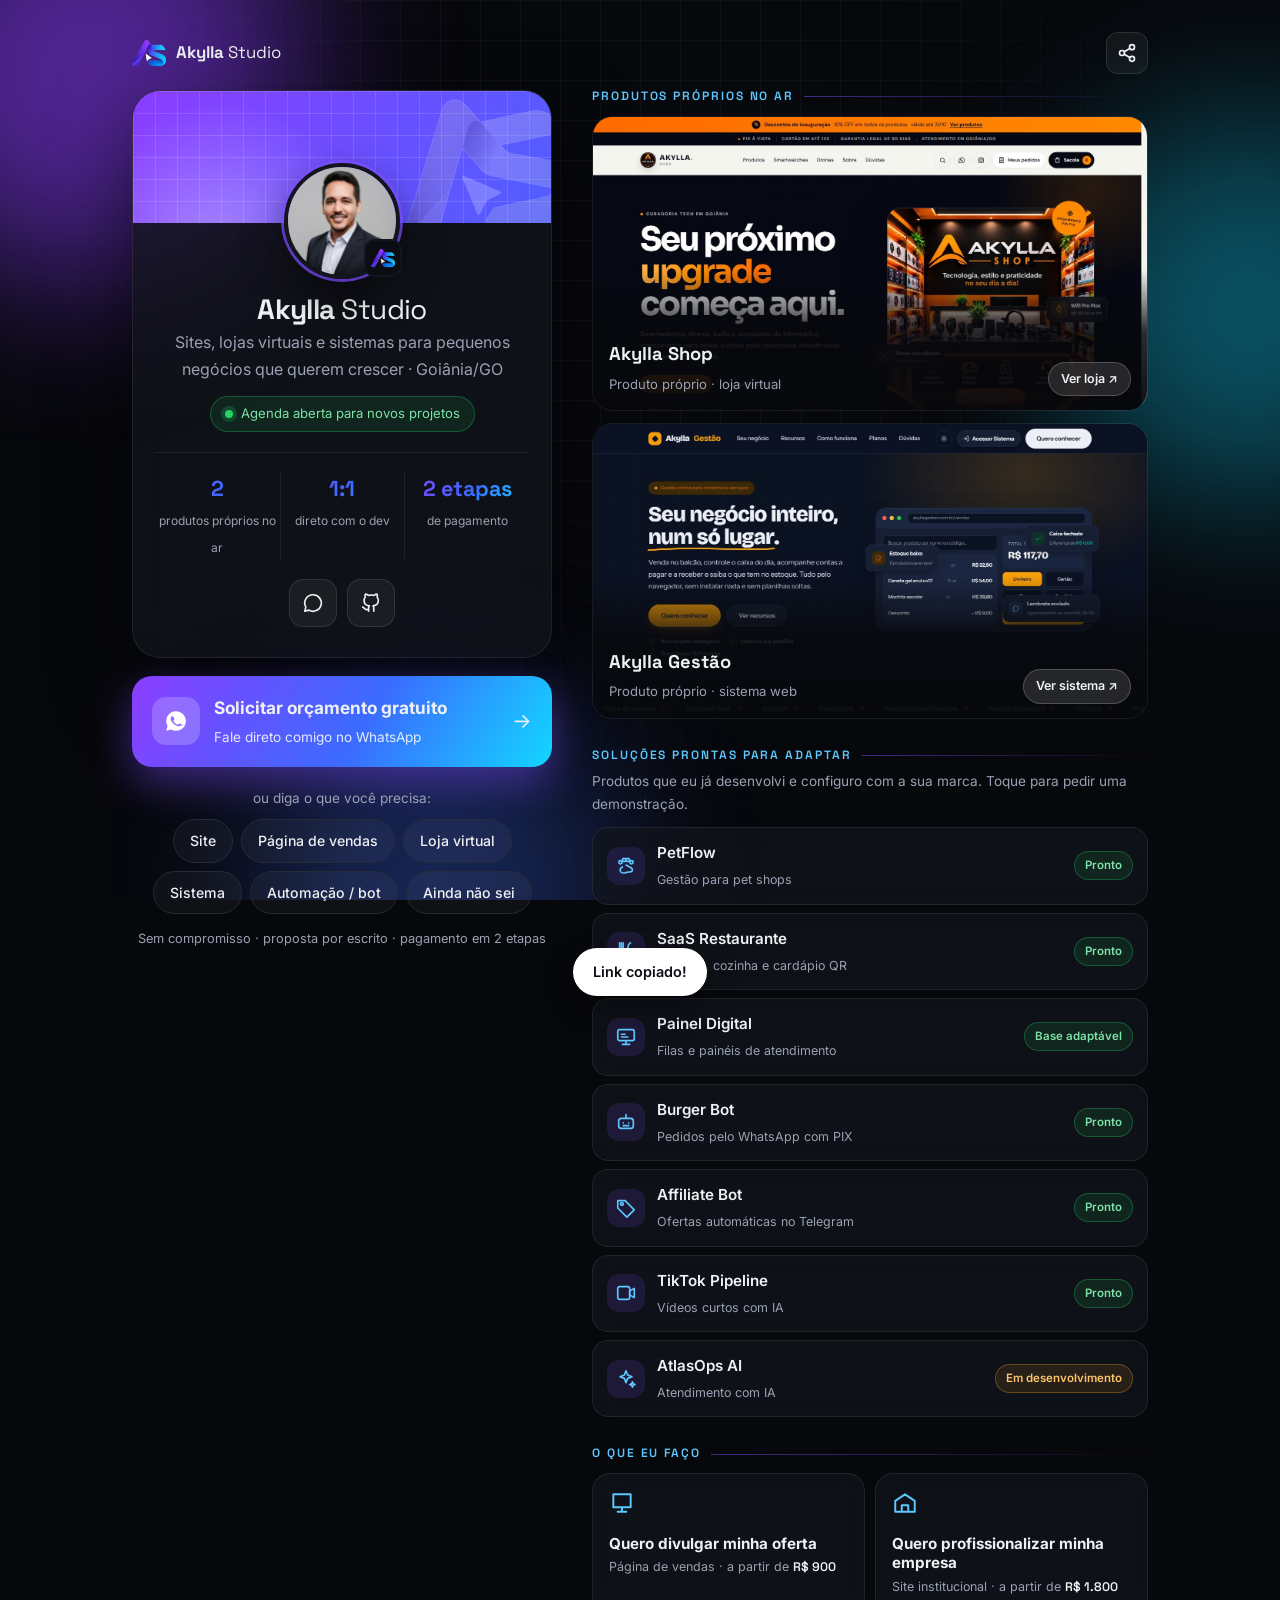
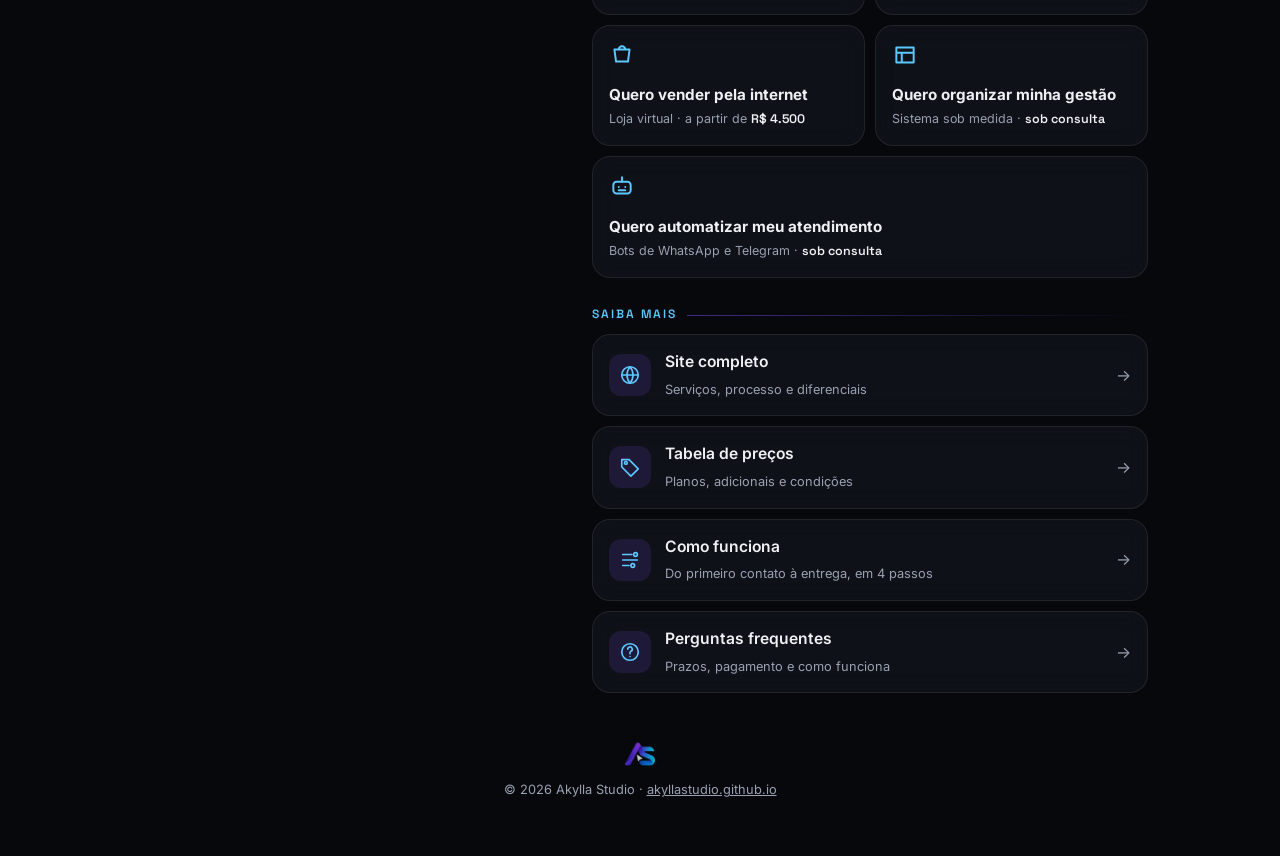
==== commit 8337ce2d: "Adiciona soluções prontas e serviço de automações - Seção "Soluções prontas" no site com PetFlow, Sa" ====
--- a/links.html
+++ b/links.html
@@ -199,6 +199,21 @@
     .elo::after { content: "→"; margin-left: auto; color: var(--texto-suave); transition: color .15s; }
     .elo:hover::after { color: var(--destaque); }
 
+    /* Soluções prontas (lista compacta) */
+    .sol__intro { color: var(--texto-suave); font-size: .85rem; margin: -4px 0 12px; }
+    .solucoes-bio { display: grid; gap: 8px; }
+    .sol {
+      display: flex; align-items: center; gap: 12px; text-decoration: none; padding: 12px 14px; border-radius: 16px;
+      background: rgba(18, 21, 29, .72); border: 1px solid rgba(255,255,255,.08); backdrop-filter: blur(12px);
+      transition: border-color .15s, transform .15s;
+    }
+    .sol:hover { border-color: rgba(var(--brilho), .7); transform: translateX(4px); }
+    .sol .elo__icone { width: 38px; height: 38px; }
+    .sol__txt { flex: 1; min-width: 0; }
+    .sol b { display: block; font-size: .95rem; font-weight: 600; }
+    .sol small { color: var(--texto-suave); font-size: .78rem; }
+    .serv--largo { grid-column: 1 / -1; }
+
     /* Rodapé */
     .rodape-bio { margin-top: 36px; text-align: center; color: var(--texto-suave); font-size: .8rem; }
     .rodape-bio img { width: 30px; margin: 0 auto 10px; opacity: .8; }
@@ -299,6 +314,7 @@
         <a href="#" data-servico="Página de vendas">Página de vendas</a>
         <a href="#" data-servico="Loja virtual">Loja virtual</a>
         <a href="#" data-servico="Sistema sob medida">Sistema</a>
+        <a href="#" data-servico="Automação ou bot">Automação / bot</a>
         <a href="#" data-servico="Ainda não sei, quero uma orientação">Ainda não sei</a>
       </div>
     </div>
@@ -326,6 +342,47 @@
       </a>
     </div>
 
+    <!-- ===== SOLUÇÕES PRONTAS ===== -->
+    <h2 class="titulo-secao entra">Soluções prontas para adaptar</h2>
+    <p class="sol__intro entra">Produtos que eu já desenvolvi e configuro com a sua marca. Toque para pedir uma demonstração.</p>
+    <div class="solucoes-bio">
+      <a href="#" class="sol entra" data-servico="Solução PetFlow (gestão para pet shop)">
+        <span class="elo__icone"><svg viewBox="0 0 24 24"><path d="M8 13c-2 1-3 3-2 5s4 2 6 1 4 0 6-1 1-4-2-5-3-2-4-2-8 0z"/><circle cx="6" cy="8" r="1.8"/><circle cx="10" cy="5.5" r="1.8"/><circle cx="14" cy="5.5" r="1.8"/><circle cx="18" cy="8" r="1.8"/></svg></span>
+        <span class="sol__txt"><b>PetFlow</b><small>Gestão para pet shops</small></span>
+        <span class="status-tag status-tag--pronto">Pronto</span>
+      </a>
+      <a href="#" class="sol entra" data-servico="Solução SaaS Restaurante">
+        <span class="elo__icone"><svg viewBox="0 0 24 24"><path d="M7 3v8M5 3v4a2 2 0 0 0 4 0V3M7 11v10M17 3c-2 1-3 4-3 7h3v11"/></svg></span>
+        <span class="sol__txt"><b>SaaS Restaurante</b><small>Pedidos, cozinha e cardápio QR</small></span>
+        <span class="status-tag status-tag--pronto">Pronto</span>
+      </a>
+      <a href="#" class="sol entra" data-servico="Solução Painel Digital (filas e painéis)">
+        <span class="elo__icone"><svg viewBox="0 0 24 24"><rect x="3" y="4" width="18" height="12" rx="2"/><path d="M8 20h8M12 16v4M7 9h4M7 12h7"/></svg></span>
+        <span class="sol__txt"><b>Painel Digital</b><small>Filas e painéis de atendimento</small></span>
+        <span class="status-tag status-tag--pronto">Base adaptável</span>
+      </a>
+      <a href="#" class="sol entra" data-servico="Solução Burger Bot (pedidos pelo WhatsApp)">
+        <span class="elo__icone"><svg viewBox="0 0 24 24"><rect x="4" y="8" width="16" height="11" rx="3"/><path d="M12 4v4M9 13v.01M15 13v.01M9 16h6"/></svg></span>
+        <span class="sol__txt"><b>Burger Bot</b><small>Pedidos pelo WhatsApp com PIX</small></span>
+        <span class="status-tag status-tag--pronto">Pronto</span>
+      </a>
+      <a href="#" class="sol entra" data-servico="Solução Affiliate Bot (ofertas automáticas)">
+        <span class="elo__icone"><svg viewBox="0 0 24 24"><path d="M3 12V4h8l10 10-8 8z"/><circle cx="7.5" cy="7.5" r="1.5"/></svg></span>
+        <span class="sol__txt"><b>Affiliate Bot</b><small>Ofertas automáticas no Telegram</small></span>
+        <span class="status-tag status-tag--pronto">Pronto</span>
+      </a>
+      <a href="#" class="sol entra" data-servico="Solução TikTok Pipeline (vídeos com IA)">
+        <span class="elo__icone"><svg viewBox="0 0 24 24"><rect x="3" y="5" width="13" height="14" rx="2"/><path d="M16 10l5-3v10l-5-3z"/></svg></span>
+        <span class="sol__txt"><b>TikTok Pipeline</b><small>Vídeos curtos com IA</small></span>
+        <span class="status-tag status-tag--pronto">Pronto</span>
+      </a>
+      <a href="#" class="sol entra" data-servico="Solução AtlasOps AI (atendimento com IA)">
+        <span class="elo__icone"><svg viewBox="0 0 24 24"><path d="M12 3l1.8 4.7L18.5 9.5l-4.7 1.8L12 16l-1.8-4.7L5.5 9.5l4.7-1.8z"/><path d="M19 15l.8 2.2L22 18l-2.2.8L19 21l-.8-2.2L16 18l2.2-.8z"/></svg></span>
+        <span class="sol__txt"><b>AtlasOps AI</b><small>Atendimento com IA</small></span>
+        <span class="status-tag status-tag--dev">Em desenvolvimento</span>
+      </a>
+    </div>
+
     <!-- ===== SERVIÇOS ===== -->
     <h2 class="titulo-secao entra" style="animation-delay:.36s">O que eu faço</h2>
     <div class="servicos-bio">
@@ -343,7 +400,11 @@
       </a>
       <a href="#" class="serv entra" style="animation-delay:.52s" data-servico="Sistema sob medida">
         <svg viewBox="0 0 24 24"><path d="M4 5h16v14H4zM4 10h16M9 10v9"/></svg>
-        <b>Quero automatizar meu negócio</b><small>Sistema sob medida · <em>sob consulta</em></small>
+        <b>Quero organizar minha gestão</b><small>Sistema sob medida · <em>sob consulta</em></small>
+      </a>
+      <a href="#" class="serv serv--largo entra" style="animation-delay:.54s" data-servico="Automação ou bot">
+        <svg viewBox="0 0 24 24"><rect x="4" y="8" width="16" height="11" rx="3"/><path d="M12 4v4M9 13v.01M15 13v.01M9 16h6"/></svg>
+        <b>Quero automatizar meu atendimento</b><small>Bots de WhatsApp e Telegram · <em>sob consulta</em></small>
       </a>
     </div>
 
--- a/css/style.css
+++ b/css/style.css
@@ -136,7 +136,7 @@
 .secao__intro { color: var(--texto-suave); font-size: 1.1rem; margin-bottom: 48px; }
 
 /* Serviços */
-.cartoes { display: grid; grid-template-columns: repeat(4, 1fr); gap: 20px; }
+.cartoes { display: grid; grid-template-columns: repeat(5, 1fr); gap: 16px; }
 .cartao { background: var(--superficie); border: 1px solid var(--borda); border-radius: var(--raio); padding: 28px; transition: border-color .2s, transform .2s; }
 .cartao:hover { border-color: var(--destaque); transform: translateY(-4px); }
 .cartao p { color: var(--texto-suave); font-size: .95rem; margin: 0; }
@@ -383,6 +383,7 @@
    ============================================================ */
 @media (max-width: 1000px) {
   .cartoes { grid-template-columns: repeat(2, 1fr); }
+  .cartoes .cartao:last-child { grid-column: 1 / -1; }
   .passos { grid-template-columns: repeat(2, 1fr); gap: 40px 20px; }
   .dores { grid-template-columns: repeat(2, 1fr); }
   .diferenciais { grid-template-columns: repeat(2, 1fr); }
@@ -468,3 +469,26 @@
   font-size: .7rem; font-weight: 600; letter-spacing: .04em; text-transform: uppercase;
   color: var(--destaque); background: rgba(var(--brilho), .14); border: 1px solid rgba(var(--brilho), .4);
 }
+
+/* ---------- Soluções prontas ---------- */
+.solucoes__grupo { display: flex; align-items: center; gap: 12px; font-size: .8rem; letter-spacing: .14em; text-transform: uppercase; color: var(--destaque); margin: 48px 0 18px; }
+.solucoes__grupo::after { content: ""; flex: 1; height: 1px; background: linear-gradient(90deg, rgba(var(--brilho), .5), transparent); }
+.cabecalho + .solucoes__grupo { margin-top: 0; }
+.solucoes { display: grid; grid-template-columns: repeat(auto-fill, minmax(280px, 1fr)); gap: 20px; }
+.solucao {
+  display: flex; flex-direction: column; padding: 26px; border-radius: var(--raio);
+  background: var(--superficie); border: 1px solid var(--borda); transition: border-color .2s, transform .2s;
+}
+.solucao:hover { border-color: rgba(var(--brilho), .7); transform: translateY(-4px); }
+.solucao__topo { display: flex; justify-content: space-between; align-items: flex-start; gap: 12px; margin-bottom: 18px; }
+.solucao__icone { display: grid; place-items: center; width: 48px; height: 48px; border-radius: 14px; background: rgba(var(--brilho), .14); }
+.solucao__icone svg { width: 24px; height: 24px; fill: none; stroke: var(--destaque); stroke-width: 1.8; stroke-linecap: round; stroke-linejoin: round; }
+.solucao h4 { font-family: var(--fonte-titulo); font-size: 1.25rem; margin: 0 0 6px; }
+.solucao p { color: var(--texto-suave); font-size: .95rem; margin: 0 0 14px; }
+.solucao ul { list-style: none; padding: 0; margin: 0 0 20px; flex: 1; }
+.solucao li { padding: 6px 0; font-size: .9rem; color: var(--texto-suave); }
+.solucao li::before { content: "✓"; color: var(--destaque); margin-right: 8px; font-weight: 700; }
+.status-tag { flex: none; padding: 4px 10px; border-radius: 999px; font-size: .72rem; font-weight: 600; white-space: nowrap; }
+.status-tag--pronto { color: #7ee2a8; background: rgba(37,211,102,.1); border: 1px solid rgba(37,211,102,.3); }
+.status-tag--dev { color: #ffc56b; background: rgba(255,170,40,.1); border: 1px solid rgba(255,170,40,.3); }
+.status-tag--ar { color: var(--destaque); background: rgba(var(--brilho), .14); border: 1px solid rgba(var(--brilho), .4); }
